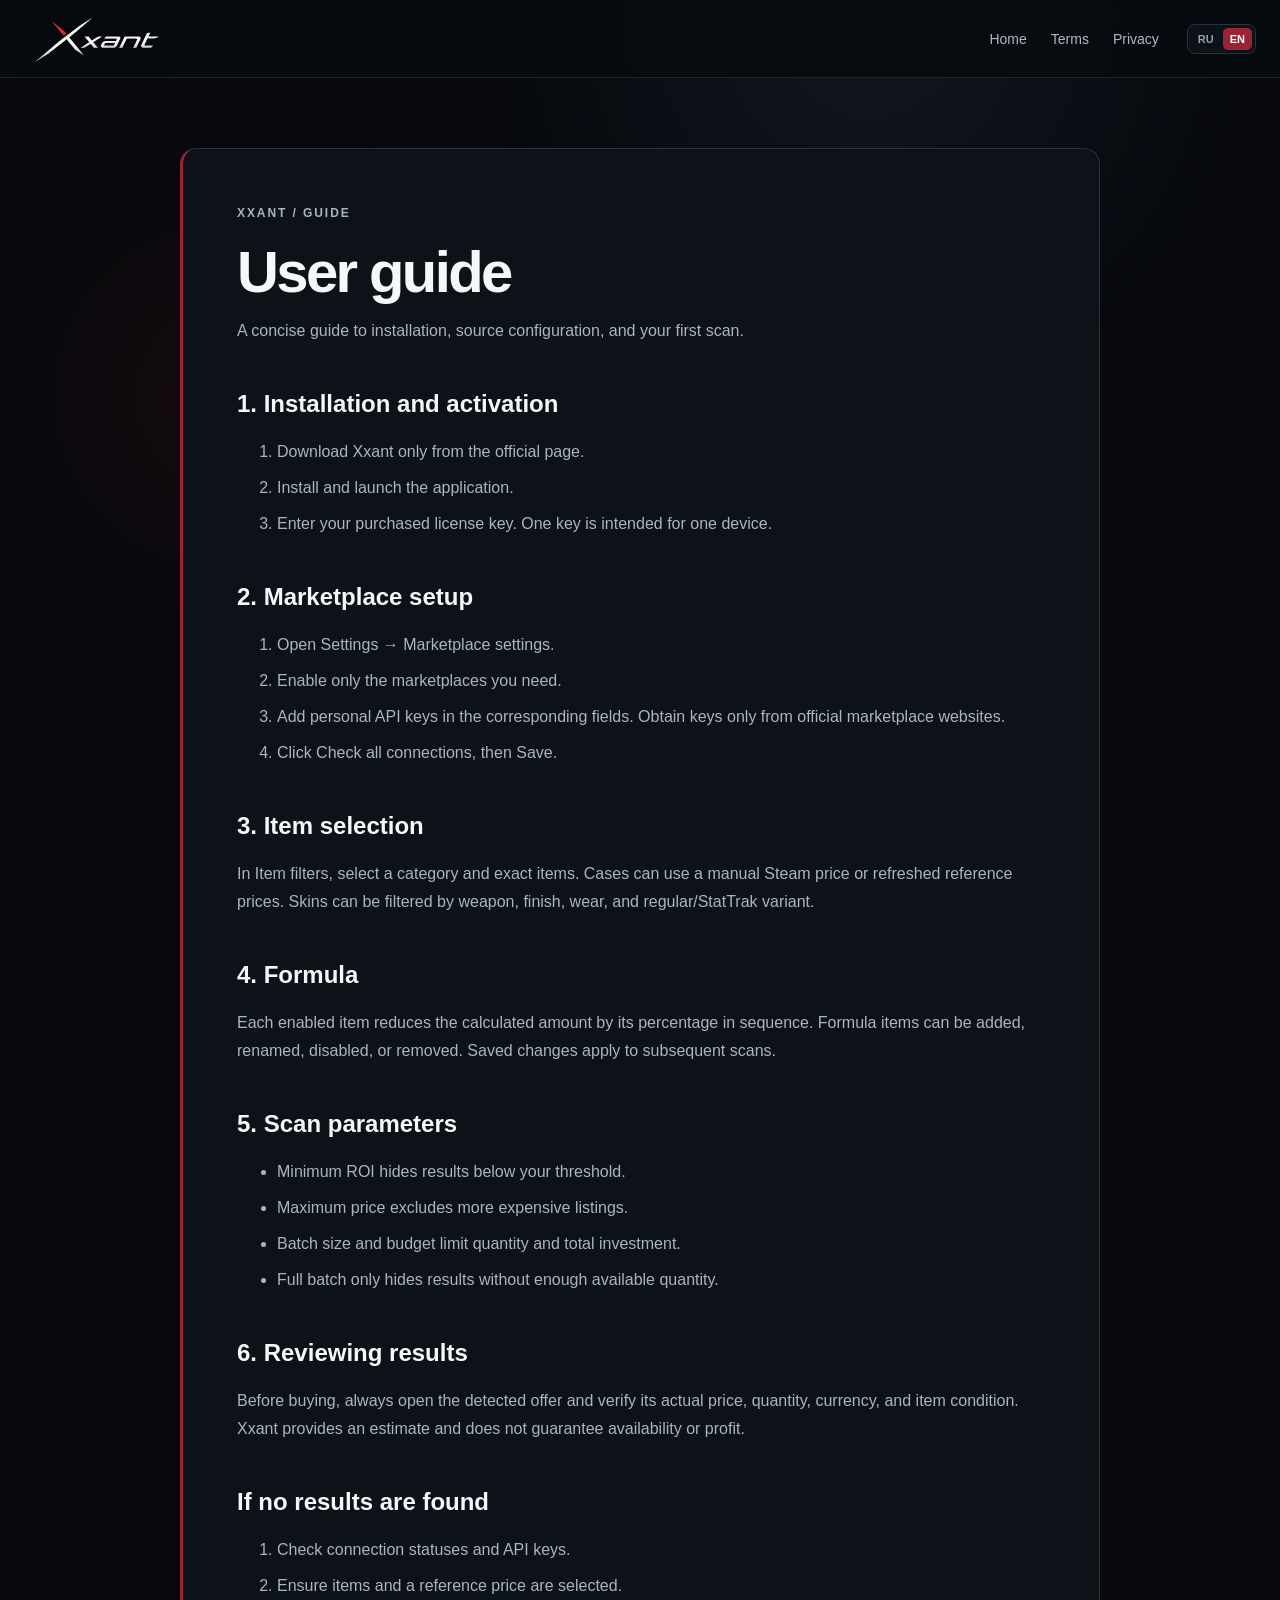
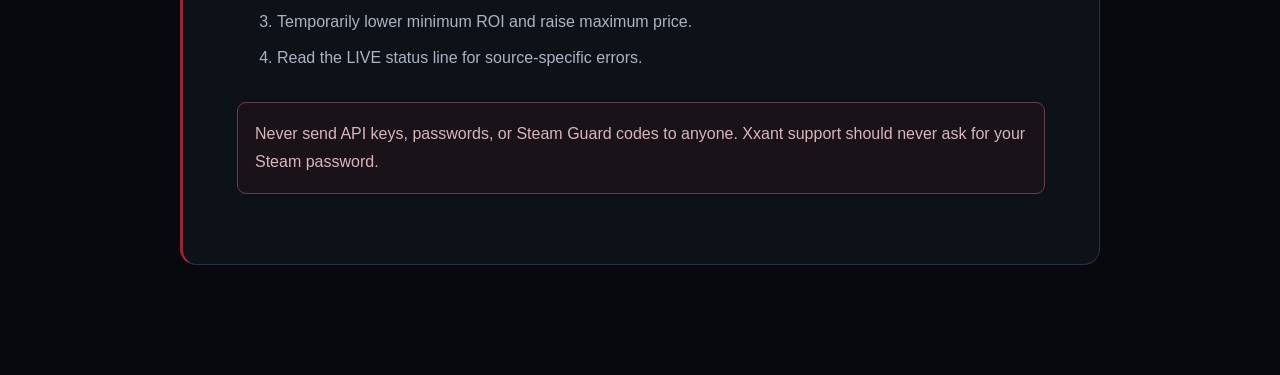
==== guide.html @ 871ef7c9 "Build Xxant product website" ====
<!doctype html>
<html lang="ru" class="document-page">
<head><meta charset="utf-8"><meta name="viewport" content="width=device-width, initial-scale=1"><meta name="theme-color" content="#07090d"><title>Xxant — Руководство</title><link rel="icon" href="site-assets/favicon.png"><link rel="stylesheet" href="styles.css"></head>
<body>
  <header class="site-header"><a class="brand" href="index.html"><img src="site-assets/xxant-logo.png" alt="Xxant"></a><nav class="nav"><a href="index.html" data-ru="Главная" data-en="Home">Главная</a><a href="terms.html" data-ru="Условия" data-en="Terms">Условия</a><a href="privacy.html" data-ru="Конфиденциальность" data-en="Privacy">Конфиденциальность</a></nav><div class="header-actions"><button class="lang-switch" type="button"><span class="active">RU</span><span>EN</span></button></div></header>
  <main><article class="document reveal">
    <p class="eyebrow">XXANT / GUIDE</p><h1 data-ru="Руководство пользователя" data-en="User guide">Руководство пользователя</h1><p data-ru="Краткая инструкция по установке, настройке источников и первому сканированию." data-en="A concise guide to installation, source configuration, and your first scan.">Краткая инструкция по установке, настройке источников и первому сканированию.</p>
    <h2 data-ru="1. Установка и активация" data-en="1. Installation and activation">1. Установка и активация</h2><ol><li data-ru="Скачайте Xxant только с официальной страницы." data-en="Download Xxant only from the official page.">Скачайте Xxant только с официальной страницы.</li><li data-ru="Установите программу и запустите её." data-en="Install and launch the application.">Установите программу и запустите её.</li><li data-ru="Введите приобретённый лицензионный ключ. Один ключ предназначен для одного устройства." data-en="Enter your purchased license key. One key is intended for one device.">Введите приобретённый лицензионный ключ. Один ключ предназначен для одного устройства.</li></ol>
    <h2 data-ru="2. Настройка маркетов" data-en="2. Marketplace setup">2. Настройка маркетов</h2><ol><li data-ru="Откройте Настройки → Настройки маркетов." data-en="Open Settings → Marketplace settings.">Откройте Настройки → Настройки маркетов.</li><li data-ru="Включите только нужные площадки." data-en="Enable only the marketplaces you need.">Включите только нужные площадки.</li><li data-ru="Добавьте личные API-ключи в соответствующие поля. Получайте ключи только на официальных сайтах площадок." data-en="Add personal API keys in the corresponding fields. Obtain keys only from official marketplace websites.">Добавьте личные API-ключи в соответствующие поля. Получайте ключи только на официальных сайтах площадок.</li><li data-ru="Нажмите Проверить все подключения, затем Сохранить." data-en="Click Check all connections, then Save.">Нажмите Проверить все подключения, затем Сохранить.</li></ol>
    <h2 data-ru="3. Выбор предметов" data-en="3. Item selection">3. Выбор предметов</h2><p data-ru="В разделе Фильтр предметов выберите категорию и конкретные позиции. Для кейсов можно указать ручную Steam-цену или обновить reference-цены через доступный источник. Для скинов выбираются оружие, скин, износ и обычный/StatTrak-вариант." data-en="In Item filters, select a category and exact items. Cases can use a manual Steam price or refreshed reference prices. Skins can be filtered by weapon, finish, wear, and regular/StatTrak variant.">В разделе Фильтр предметов выберите категорию и конкретные позиции. Для кейсов можно указать ручную Steam-цену или обновить reference-цены через доступный источник. Для скинов выбираются оружие, скин, износ и обычный/StatTrak-вариант.</p>
    <h2 data-ru="4. Формула" data-en="4. Formula">4. Формула</h2><p data-ru="Каждый включённый пункт последовательно уменьшает расчётную сумму на указанный процент. Пункты можно добавлять, переименовывать, отключать и удалять. После сохранения новая формула используется в следующих сканированиях." data-en="Each enabled item reduces the calculated amount by its percentage in sequence. Formula items can be added, renamed, disabled, or removed. Saved changes apply to subsequent scans.">Каждый включённый пункт последовательно уменьшает расчётную сумму на указанный процент. Пункты можно добавлять, переименовывать, отключать и удалять. После сохранения новая формула используется в следующих сканированиях.</p>
    <h2 data-ru="5. Параметры сканирования" data-en="5. Scan parameters">5. Параметры сканирования</h2><ul><li data-ru="Минимальный ROI скрывает результаты ниже выбранного порога." data-en="Minimum ROI hides results below your threshold.">Минимальный ROI скрывает результаты ниже выбранного порога.</li><li data-ru="Максимальная цена исключает более дорогие предложения." data-en="Maximum price excludes more expensive listings.">Максимальная цена исключает более дорогие предложения.</li><li data-ru="Размер и бюджет партии ограничивают количество и общую сумму покупки." data-en="Batch size and budget limit quantity and total investment.">Размер и бюджет партии ограничивают количество и общую сумму покупки.</li><li data-ru="Только полная партия скрывает результаты, где нужного количества нет." data-en="Full batch only hides results without enough available quantity.">Только полная партия скрывает результаты, где нужного количества нет.</li></ul>
    <h2 data-ru="6. Проверка результата" data-en="6. Reviewing results">6. Проверка результата</h2><p data-ru="Перед покупкой всегда откройте найденный оффер, проверьте фактическую цену, количество, валюту и состояние предмета. Xxant показывает расчётную оценку и не гарантирует наличие или прибыль." data-en="Before buying, always open the detected offer and verify its actual price, quantity, currency, and item condition. Xxant provides an estimate and does not guarantee availability or profit.">Перед покупкой всегда откройте найденный оффер, проверьте фактическую цену, количество, валюту и состояние предмета. Xxant показывает расчётную оценку и не гарантирует наличие или прибыль.</p>
    <h2 data-ru="Если результаты не найдены" data-en="If no results are found">Если результаты не найдены</h2><ol><li data-ru="Проверьте статусы подключений и API-ключи." data-en="Check connection statuses and API keys.">Проверьте статусы подключений и API-ключи.</li><li data-ru="Убедитесь, что выбраны предметы и есть reference-цена." data-en="Ensure items and a reference price are selected.">Убедитесь, что выбраны предметы и есть reference-цена.</li><li data-ru="Временно уменьшите минимальный ROI и увеличьте максимальную цену." data-en="Temporarily lower minimum ROI and raise maximum price.">Временно уменьшите минимальный ROI и увеличьте максимальную цену.</li><li data-ru="Прочитайте строку LIVE: она указывает ошибки конкретных источников." data-en="Read the LIVE status line for source-specific errors.">Прочитайте строку LIVE: она указывает ошибки конкретных источников.</li></ol>
    <p class="notice" data-ru="Никогда не отправляйте API-ключи, пароли или коды Steam Guard другим людям. Поддержка Xxant не должна запрашивать пароль Steam." data-en="Never send API keys, passwords, or Steam Guard codes to anyone. Xxant support should never ask for your Steam password.">Никогда не отправляйте API-ключи, пароли или коды Steam Guard другим людям. Поддержка Xxant не должна запрашивать пароль Steam.</p>
  </article></main><script src="script.js"></script>
</body></html>
---- styles.css ----
:root {
  color-scheme: dark;
  --bg: #07090d;
  --bg-soft: #0b0f15;
  --panel: #0f141c;
  --panel-2: #131a24;
  --line: #273241;
  --line-soft: #18212d;
  --accent: #9a2436;
  --accent-bright: #ed334b;
  --accent-glow: #ed334b40;
  --green: #59ef9a;
  --text: #f5f7fa;
  --muted: #91a1b5;
  --blue-muted: #7187a1;
  --max: 1240px;
  --radius: 16px;
  font-family: Inter, "Segoe UI", Arial, sans-serif;
}

* { box-sizing: border-box; }
html { scroll-behavior: smooth; }
body { margin: 0; overflow-x: hidden; background: var(--bg); color: var(--text); }
body::before { content: ""; position: fixed; inset: 0; pointer-events: none; background: radial-gradient(circle at 68% 3%, #26354b55, transparent 31%), radial-gradient(circle at 18% 44%, #7a152220, transparent 25%); z-index: -2; }
.noise { position: fixed; inset: 0; z-index: -1; opacity: .05; pointer-events: none; background-image: url("data:image/svg+xml,%3Csvg viewBox='0 0 120 120' xmlns='http://www.w3.org/2000/svg'%3E%3Cfilter id='n'%3E%3CfeTurbulence type='fractalNoise' baseFrequency='.9' numOctaves='2' stitchTiles='stitch'/%3E%3C/filter%3E%3Crect width='100%25' height='100%25' filter='url(%23n)' opacity='.55'/%3E%3C/svg%3E"); }
a { color: inherit; text-decoration: none; }
button, input { font: inherit; }
img { max-width: 100%; display: block; }

.site-header { position: sticky; top: 0; z-index: 50; width: 100%; min-height: 78px; display: flex; align-items: center; gap: 28px; padding: 10px max(24px, calc((100vw - var(--max)) / 2)); border-bottom: 1px solid #273140b8; background: #080b10e8; backdrop-filter: blur(18px); }
.brand { width: 142px; flex: 0 0 auto; }
.brand img { width: 100%; height: 55px; object-fit: contain; filter: drop-shadow(0 0 16px #000); }
.nav { display: flex; align-items: center; gap: 24px; margin-left: auto; }
.nav a { color: #aeb9c7; font-size: 14px; transition: color .2s ease; }
.nav a:hover { color: #fff; }
.header-actions { display: flex; align-items: center; gap: 12px; }
.lang-switch { display: flex; gap: 2px; padding: 3px; border: 1px solid var(--line); border-radius: 8px; background: #0d1219; color: var(--muted); cursor: pointer; }
.lang-switch span { padding: 5px 7px; border-radius: 5px; font-size: 11px; font-weight: 800; }
.lang-switch .active { color: #fff; background: var(--accent); }
.nav-toggle { display: none; margin-left: auto; color: #fff; background: none; border: 0; font-size: 24px; }

.section { width: min(var(--max), calc(100% - 48px)); margin: 0 auto; padding: 110px 0; }
.hero { min-height: calc(100vh - 78px); display: grid; grid-template-columns: .9fr 1.1fr; align-items: center; gap: 64px; padding-top: 70px; }
.eyebrow { margin: 0 0 18px; color: #a9bad0; font-size: 12px; font-weight: 800; letter-spacing: .16em; text-transform: uppercase; }
.pulse { display: inline-block; width: 7px; height: 7px; margin-right: 9px; border-radius: 50%; background: var(--green); box-shadow: 0 0 14px var(--green); }
h1 { max-width: 770px; margin: 0; font-size: clamp(42px, 5.3vw, 76px); line-height: 1.02; letter-spacing: -.045em; text-wrap: balance; }
.hero-lead { max-width: 690px; margin: 28px 0 0; color: #aab6c4; font-size: clamp(16px, 1.5vw, 19px); line-height: 1.7; }
.hero-actions { display: flex; flex-wrap: wrap; gap: 12px; margin-top: 34px; }
.button { display: inline-flex; justify-content: center; align-items: center; min-height: 48px; padding: 0 22px; border: 1px solid transparent; border-radius: 9px; font-weight: 750; font-size: 14px; cursor: pointer; transition: transform .18s ease, border-color .18s ease, background .18s ease; }
.button:hover { transform: translateY(-2px); }
.button:disabled { cursor: not-allowed; opacity: .55; transform: none; }
.button-primary { background: linear-gradient(135deg, #a62439, #721827); border-color: #c23a50; box-shadow: 0 12px 32px #79172845; }
.button-primary:hover { background: linear-gradient(135deg, #bb2c43, #812033); }
.button-ghost, .button-outline { background: #111720cc; border-color: #3b4655; }
.button-ghost:hover, .button-outline:hover { border-color: #7b3342; background: #171e28; }
.button-small { min-height: 38px; padding: 0 15px; font-size: 12px; }
.hero-notes { display: flex; flex-wrap: wrap; gap: 8px 20px; margin-top: 34px; color: var(--blue-muted); font-size: 12px; }
.hero-notes span::before { content: "✓"; margin-right: 7px; color: var(--green); }
.hero-visual { position: relative; min-width: 0; }
.terminal-glow { position: absolute; inset: 10% 5%; border-radius: 50%; background: #a51c3352; filter: blur(80px); }
.app-window { position: relative; overflow: hidden; border: 1px solid #354150; border-radius: 15px; background: #0c1016; box-shadow: 0 45px 110px #000c; transform: perspective(1300px) rotateY(-5deg) rotateX(2deg); }
.window-bar { height: 34px; display: flex; align-items: center; gap: 6px; padding: 0 12px; border-bottom: 1px solid var(--line); background: #111720; }
.window-bar span { width: 8px; height: 8px; border-radius: 50%; background: #465160; }
.window-bar span:first-child { background: var(--accent-bright); }
.window-bar b { margin-left: auto; color: #708095; font-size: 9px; letter-spacing: .14em; }
.app-window img { width: 100%; min-height: 380px; object-fit: cover; object-position: top left; }
.float-card { position: absolute; z-index: 2; min-width: 150px; display: grid; gap: 4px; padding: 15px 17px; border: 1px solid #3a4655; border-left: 3px solid var(--accent-bright); border-radius: 10px; background: #0c1118ee; box-shadow: 0 15px 45px #000b; backdrop-filter: blur(12px); }
.float-card small { color: #74869d; font-size: 9px; font-weight: 800; letter-spacing: .14em; }
.float-card strong { color: var(--green); font-size: 20px; }
.float-card span { color: #9aa8b9; font-size: 10px; }
.float-card-top { top: 10%; right: -24px; }
.float-card-bottom { left: -30px; bottom: 8%; }

.proof-strip { width: min(var(--max), calc(100% - 48px)); margin: 0 auto; display: grid; grid-template-columns: repeat(4, 1fr); border: 1px solid var(--line); border-radius: var(--radius); background: #0c1118c9; box-shadow: 0 20px 60px #0005; }
.proof-strip div { min-height: 100px; display: flex; flex-direction: column; justify-content: center; gap: 7px; padding: 22px; border-right: 1px solid var(--line-soft); }
.proof-strip div:last-child { border-right: 0; }
.proof-strip strong { font-size: 14px; }
.proof-strip span { color: var(--muted); font-size: 12px; line-height: 1.5; }

.section-heading { max-width: 720px; margin-bottom: 48px; }
.section-heading h2, .security h2, .access h2 { margin: 0; font-size: clamp(32px, 4vw, 54px); line-height: 1.08; letter-spacing: -.035em; }
.section-heading > p:last-child, .security-copy > p, .access-panel > div > p:last-child { color: var(--muted); font-size: 16px; line-height: 1.7; }
.feature-grid { display: grid; grid-template-columns: repeat(3, 1fr); gap: 14px; }
.feature-card { min-height: 245px; padding: 26px; border: 1px solid var(--line); border-radius: 13px; background: linear-gradient(145deg, #111721, #0b0f15); transition: transform .22s ease, border-color .22s ease; }
.feature-card:hover { transform: translateY(-5px); border-color: #803140; }
.feature-index { display: inline-grid; place-items: center; width: 38px; height: 28px; border: 1px solid #69303b; border-radius: 6px; color: #e75a6e; background: #48141d55; font: 800 11px/1 monospace; }
.feature-card h3 { margin: 32px 0 12px; font-size: 19px; }
.feature-card p { margin: 0; color: var(--muted); font-size: 14px; line-height: 1.65; }

.workflow { border-top: 1px solid var(--line-soft); border-bottom: 1px solid var(--line-soft); }
.steps { display: grid; gap: 12px; }
.step { display: grid; grid-template-columns: 90px 1fr; gap: 26px; align-items: center; padding: 25px; border: 1px solid var(--line); border-radius: 13px; background: #0e131b; }
.step-number { display: grid; place-items: center; width: 68px; height: 68px; border: 1px solid #73303c; border-radius: 50%; color: #fff; background: radial-gradient(circle, #861f31, #371018); font-size: 22px; font-weight: 900; }
.step h3 { margin: 0 0 8px; font-size: 20px; }
.step p { margin: 0; color: var(--muted); line-height: 1.6; }

.gallery { display: grid; grid-template-columns: repeat(2, 1fr); gap: 16px; }
.shot { position: relative; min-width: 0; overflow: hidden; padding: 0; border: 1px solid var(--line); border-radius: 13px; background: #0e131a; color: #fff; cursor: zoom-in; text-align: left; box-shadow: 0 15px 45px #0005; }
.shot-wide { grid-column: 1 / -1; }
.shot img { width: 100%; aspect-ratio: 16 / 9; object-fit: cover; object-position: top; transition: transform .35s ease, filter .35s ease; }
.shot:hover img { transform: scale(1.015); filter: brightness(1.08); }
.shot span { position: absolute; left: 18px; bottom: 16px; padding: 8px 11px; border: 1px solid #4b5663; border-radius: 7px; background: #080b10dd; font-size: 12px; font-weight: 700; backdrop-filter: blur(10px); }

.markets { text-align: center; }
.markets .section-heading { margin-inline: auto; }
.market-cloud { display: flex; flex-wrap: wrap; justify-content: center; gap: 10px; }
.market-cloud span { padding: 13px 19px; border: 1px solid var(--line); border-radius: 9px; background: #0d1219; color: #d8dee8; font-size: 14px; transition: border-color .2s ease, color .2s ease; }
.market-cloud span:hover { color: #fff; border-color: #863342; }

.security { display: grid; grid-template-columns: 1fr 1fr; gap: 70px; align-items: center; padding-inline: 50px; border: 1px solid var(--line); border-left: 4px solid var(--accent); border-radius: var(--radius); background: linear-gradient(135deg, #121923, #090d12); }
.security-copy > p { margin: 24px 0; }
.text-link { color: #ed6377; font-weight: 700; }
.security-list { display: grid; gap: 10px; }
.security-list div { display: grid; grid-template-columns: 50px 1fr; align-items: center; min-height: 65px; padding: 10px 16px; border: 1px solid var(--line); border-radius: 10px; background: #0b1016; }
.security-list b { color: #d64a5f; font-family: monospace; }
.security-list span { color: #c4ceda; font-size: 14px; }

.access-panel { display: grid; grid-template-columns: 1.5fr .75fr; gap: 50px; align-items: center; padding: 45px; border: 1px solid #66303a; border-radius: 18px; background: radial-gradient(circle at 90% 0, #89213a38, transparent 42%), #10151d; box-shadow: 0 30px 80px #0006; }
.access-card { display: grid; gap: 11px; padding: 24px; border: 1px solid #3c4653; border-radius: 13px; background: #090d12; }
.access-card > span, .access-card small { color: var(--muted); }
.access-card strong { font-size: 24px; }
.access-card .button { margin-top: 8px; }

.faq-list { border-top: 1px solid var(--line); }
.faq details { border-bottom: 1px solid var(--line); }
.faq summary { position: relative; padding: 23px 50px 23px 4px; cursor: pointer; list-style: none; font-size: 17px; font-weight: 700; }
.faq summary::-webkit-details-marker { display: none; }
.faq summary::after { content: "+"; position: absolute; right: 8px; top: 18px; color: #e04f64; font-size: 26px; font-weight: 400; }
.faq details[open] summary::after { content: "−"; }
.faq details p { max-width: 820px; margin: -4px 0 23px; color: var(--muted); line-height: 1.7; }

footer { width: min(var(--max), calc(100% - 48px)); margin: 0 auto; display: grid; grid-template-columns: 1fr auto; gap: 25px 50px; padding: 55px 0 35px; border-top: 1px solid var(--line); }
.footer-brand img { width: 135px; }
.footer-brand p { color: var(--muted); font-size: 13px; }
.footer-links { display: flex; flex-wrap: wrap; gap: 22px; align-items: start; color: #b6c0cd; font-size: 13px; }
.footer-links a:hover { color: #fff; }
.legal { grid-column: 1 / -1; max-width: 1000px; margin: 0; color: #657589; font-size: 11px; line-height: 1.6; }
.copyright { color: #526174; font-size: 11px; }

.image-modal { width: min(94vw, 1600px); max-width: none; padding: 8px; border: 1px solid #4b5664; border-radius: 13px; background: #080b10; box-shadow: 0 30px 100px #000; }
.image-modal::backdrop { background: #010204dc; backdrop-filter: blur(8px); }
.image-modal img { width: 100%; max-height: 88vh; object-fit: contain; }
.image-modal button { position: absolute; top: 15px; right: 16px; z-index: 2; width: 42px; height: 42px; border: 1px solid #586270; border-radius: 50%; background: #080b10dc; color: #fff; font-size: 25px; cursor: pointer; }

.reveal { opacity: 0; transform: translateY(18px); transition: opacity .6s ease, transform .6s ease; }
.reveal.visible { opacity: 1; transform: none; }

.document-page main { width: min(920px, calc(100% - 40px)); margin: 0 auto; padding: 70px 0 110px; }
.document { padding: clamp(24px, 5vw, 54px); border: 1px solid var(--line); border-left: 3px solid var(--accent); border-radius: var(--radius); background: #0d1219; }
.document h1 { font-size: clamp(34px, 5vw, 58px); }
.document h2 { margin-top: 45px; font-size: 24px; }
.document h3 { margin-top: 28px; }
.document p, .document li { color: #aab5c2; line-height: 1.75; }
.document li + li { margin-top: 8px; }
.document .notice { margin-top: 30px; padding: 17px; border: 1px solid #65404a; border-radius: 9px; background: #35131a55; color: #d8b6bc; }
.document .updated { color: #718198; font-size: 12px; }
.doc-nav { display: flex; gap: 12px; margin-bottom: 24px; }

@media (max-width: 1000px) {
  .nav-toggle { display: block; }
  .nav { position: absolute; top: 77px; left: 18px; right: 18px; display: none; flex-direction: column; align-items: stretch; gap: 0; padding: 10px; border: 1px solid var(--line); border-radius: 12px; background: #0b1017fa; box-shadow: 0 25px 70px #000a; }
  .nav.open { display: flex; }
  .nav a { padding: 13px; }
  .header-actions .button { display: none; }
  .hero { grid-template-columns: 1fr; padding-top: 80px; }
  .hero-copy { max-width: 800px; }
  .hero-visual { width: min(900px, 100%); margin: 0 auto; }
  .proof-strip { grid-template-columns: repeat(2, 1fr); }
  .proof-strip div:nth-child(2) { border-right: 0; }
  .proof-strip div:nth-child(-n+2) { border-bottom: 1px solid var(--line-soft); }
  .feature-grid { grid-template-columns: repeat(2, 1fr); }
  .security { grid-template-columns: 1fr; gap: 35px; }
}

@media (max-width: 680px) {
  .site-header { min-height: 68px; padding-inline: 18px; }
  .brand { width: 112px; }
  .brand img { height: 46px; }
  .nav { top: 67px; }
  .section { width: min(100% - 30px, var(--max)); padding: 78px 0; }
  .hero { min-height: auto; gap: 52px; }
  h1 { font-size: clamp(38px, 11vw, 54px); }
  .app-window { transform: none; }
  .app-window img { min-height: 250px; }
  .float-card { display: none; }
  .proof-strip { width: calc(100% - 30px); grid-template-columns: 1fr; }
  .proof-strip div, .proof-strip div:nth-child(2) { border-right: 0; border-bottom: 1px solid var(--line-soft); }
  .proof-strip div:last-child { border-bottom: 0; }
  .feature-grid, .gallery { grid-template-columns: 1fr; }
  .shot-wide { grid-column: auto; }
  .feature-card { min-height: 220px; }
  .step { grid-template-columns: 55px 1fr; gap: 15px; padding: 18px; }
  .step-number { width: 48px; height: 48px; }
  .security { padding-inline: 23px; }
  .access-panel { grid-template-columns: 1fr; padding: 26px; }
  footer { width: calc(100% - 30px); grid-template-columns: 1fr; }
  .legal { grid-column: auto; }
}

@media (prefers-reduced-motion: reduce) {
  html { scroll-behavior: auto; }
  *, *::before, *::after { animation: none !important; transition-duration: .01ms !important; }
  .reveal { opacity: 1; transform: none; }
}
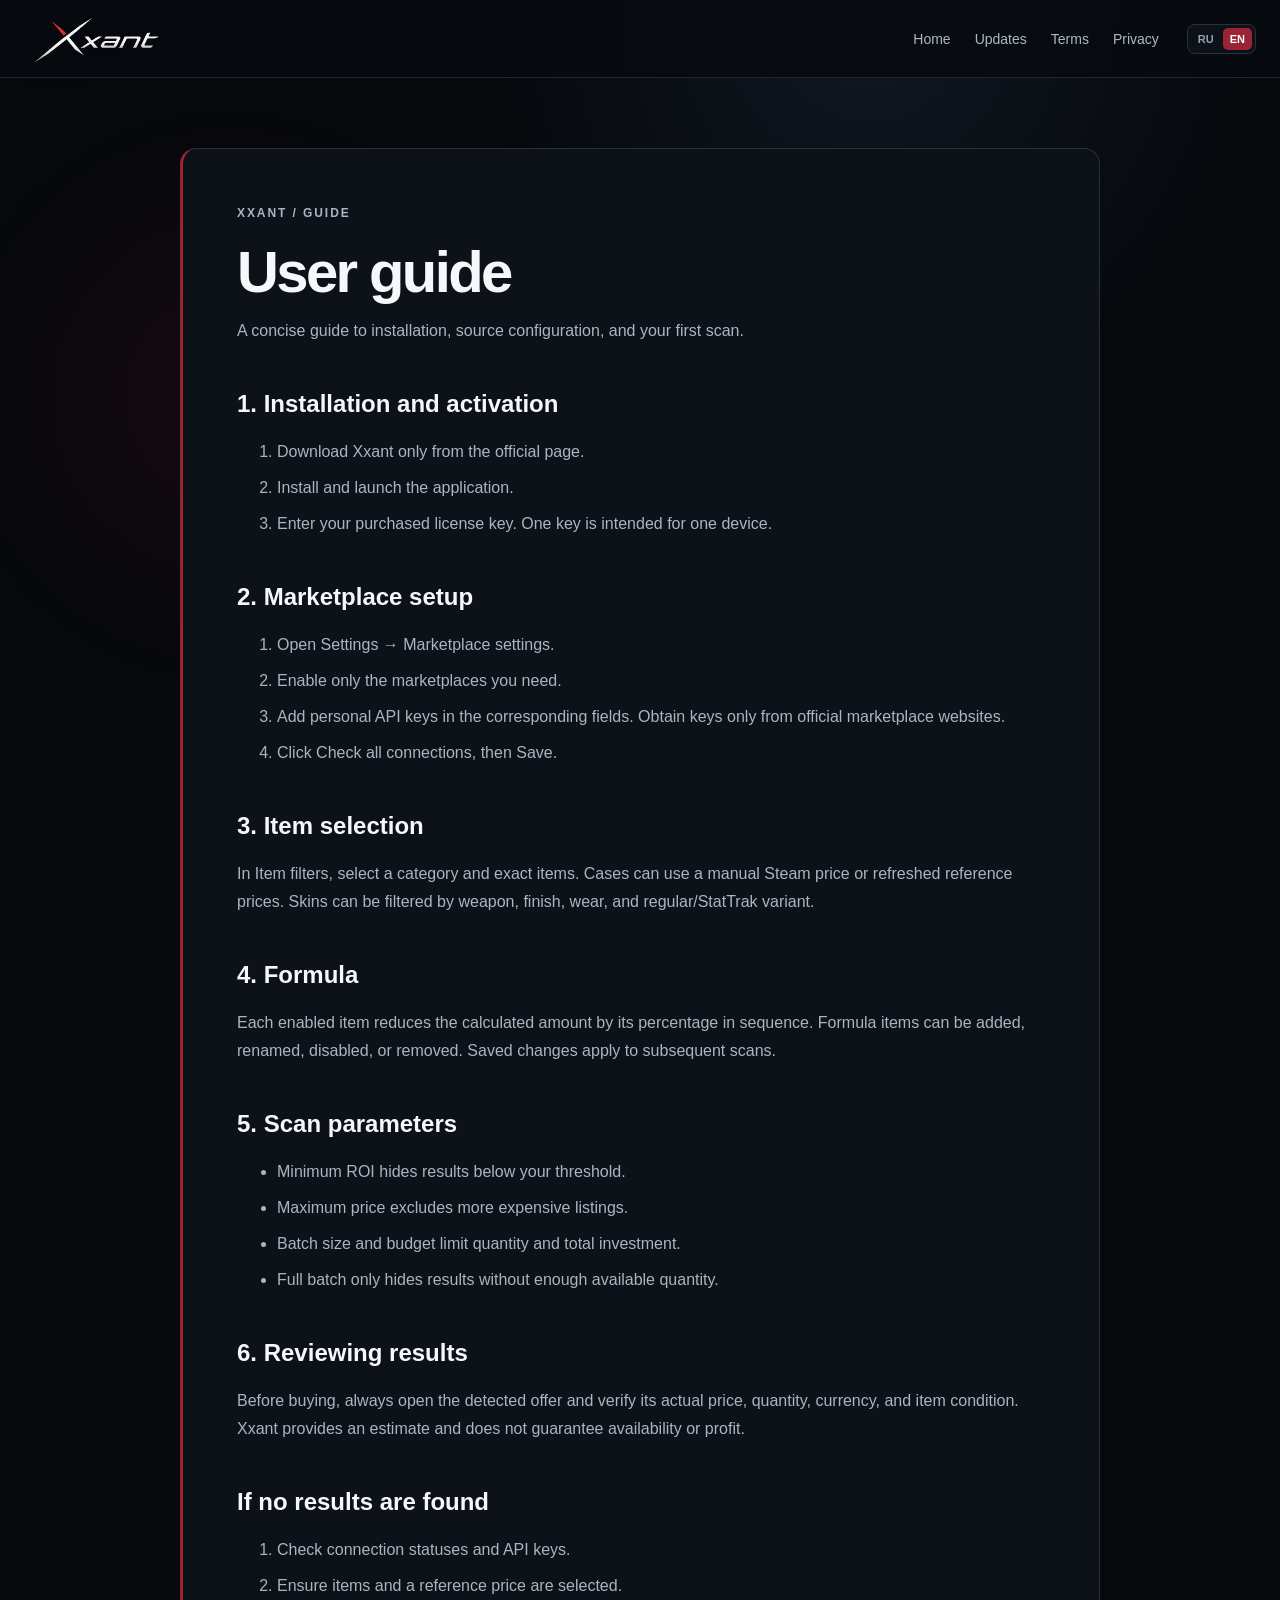
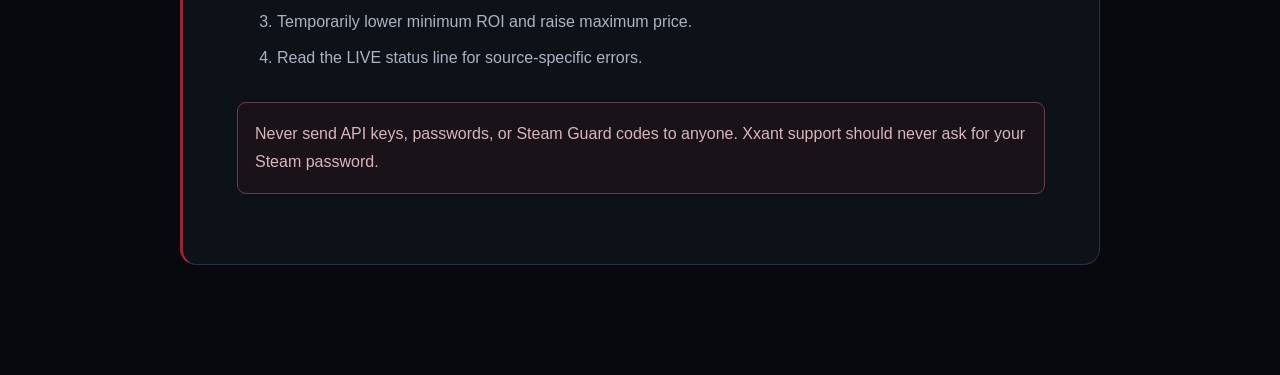
==== commit 7f6ec372: "Release Xxant 0.50 update center" ====
--- a/guide.html
+++ b/guide.html
@@ -1,8 +1,8 @@
 <!doctype html>
 <html lang="ru" class="document-page">
-<head><meta charset="utf-8"><meta name="viewport" content="width=device-width, initial-scale=1"><meta name="theme-color" content="#07090d"><title>Xxant — Руководство</title><link rel="icon" href="site-assets/favicon.png"><link rel="stylesheet" href="styles.css"></head>
-<body>
-  <header class="site-header"><a class="brand" href="index.html"><img src="site-assets/xxant-logo.png" alt="Xxant"></a><nav class="nav"><a href="index.html" data-ru="Главная" data-en="Home">Главная</a><a href="terms.html" data-ru="Условия" data-en="Terms">Условия</a><a href="privacy.html" data-ru="Конфиденциальность" data-en="Privacy">Конфиденциальность</a></nav><div class="header-actions"><button class="lang-switch" type="button"><span class="active">RU</span><span>EN</span></button></div></header>
+<head><meta charset="utf-8"><meta name="viewport" content="width=device-width, initial-scale=1"><meta name="description" content="Руководство по установке, активации и настройке Xxant Scanner."><meta name="robots" content="index, follow"><meta name="theme-color" content="#07090d"><link rel="canonical" href="https://xxantscanner.com/guide.html"><title>Руководство Xxant Scanner</title><link rel="icon" href="site-assets/favicon.png"><link rel="stylesheet" href="styles.css"></head>
+<body data-title-ru="Руководство Xxant Scanner" data-title-en="Xxant Scanner guide">
+  <header class="site-header"><a class="brand" href="index.html"><img src="site-assets/xxant-logo.png" alt="Xxant"></a><nav class="nav"><a href="index.html" data-ru="Главная" data-en="Home">Главная</a><a href="updates.html" data-ru="Обновления" data-en="Updates">Обновления</a><a href="terms.html" data-ru="Условия" data-en="Terms">Условия</a><a href="privacy.html" data-ru="Конфиденциальность" data-en="Privacy">Конфиденциальность</a></nav><div class="header-actions"><button class="lang-switch" type="button"><span class="active">RU</span><span>EN</span></button></div></header>
   <main><article class="document reveal">
     <p class="eyebrow">XXANT / GUIDE</p><h1 data-ru="Руководство пользователя" data-en="User guide">Руководство пользователя</h1><p data-ru="Краткая инструкция по установке, настройке источников и первому сканированию." data-en="A concise guide to installation, source configuration, and your first scan.">Краткая инструкция по установке, настройке источников и первому сканированию.</p>
     <h2 data-ru="1. Установка и активация" data-en="1. Installation and activation">1. Установка и активация</h2><ol><li data-ru="Скачайте Xxant только с официальной страницы." data-en="Download Xxant only from the official page.">Скачайте Xxant только с официальной страницы.</li><li data-ru="Установите программу и запустите её." data-en="Install and launch the application.">Установите программу и запустите её.</li><li data-ru="Введите приобретённый лицензионный ключ. Один ключ предназначен для одного устройства." data-en="Enter your purchased license key. One key is intended for one device.">Введите приобретённый лицензионный ключ. Один ключ предназначен для одного устройства.</li></ol>
--- a/styles.css
+++ b/styles.css
@@ -156,6 +156,22 @@
 .document .updated { color: #718198; font-size: 12px; }
 .doc-nav { display: flex; gap: 12px; margin-bottom: 24px; }
 
+.updates-page main { width: min(980px, calc(100% - 40px)); margin: 0 auto; padding: 70px 0 110px; }
+.updates-intro { margin-bottom: 32px; padding: clamp(25px, 5vw, 52px); border: 1px solid var(--line); border-left: 3px solid var(--accent-bright); border-radius: var(--radius); background: radial-gradient(circle at 90% 0, #8e233a33, transparent 45%), #0d1219; }
+.updates-intro h1 { font-size: clamp(38px, 6vw, 66px); }
+.updates-intro > p:not(.eyebrow) { max-width: 720px; color: var(--muted); line-height: 1.7; }
+.release-list { display: grid; gap: 15px; }
+.release-card { display: grid; grid-template-columns: 165px 1fr; gap: 26px; padding: 28px; border: 1px solid var(--line); border-radius: 14px; background: linear-gradient(145deg, #111721, #0b0f15); }
+.release-card.latest { border-color: #74313e; box-shadow: 0 18px 55px #0005; }
+.release-meta { display: flex; flex-direction: column; gap: 8px; }
+.release-meta strong { font-size: 18px; }
+.release-meta time { color: var(--blue-muted); font-size: 12px; }
+.release-badge { width: fit-content; padding: 5px 8px; border: 1px solid #316346; border-radius: 999px; color: var(--green); background: #102218; font-size: 10px; font-weight: 800; letter-spacing: .08em; }
+.release-copy h2 { margin: 0 0 14px; font-size: 24px; }
+.release-copy ul { margin: 0; padding-left: 19px; color: #aab5c2; line-height: 1.65; }
+.release-copy li + li { margin-top: 7px; }
+.updates-download { display: flex; flex-wrap: wrap; gap: 12px; margin-top: 34px; }
+
 @media (max-width: 1000px) {
   .nav-toggle { display: block; }
   .nav { position: absolute; top: 77px; left: 18px; right: 18px; display: none; flex-direction: column; align-items: stretch; gap: 0; padding: 10px; border: 1px solid var(--line); border-radius: 12px; background: #0b1017fa; box-shadow: 0 25px 70px #000a; }
@@ -195,6 +211,7 @@
   .access-panel { grid-template-columns: 1fr; padding: 26px; }
   footer { width: calc(100% - 30px); grid-template-columns: 1fr; }
   .legal { grid-column: auto; }
+  .release-card { grid-template-columns: 1fr; gap: 18px; padding: 22px; }
 }
 
 @media (prefers-reduced-motion: reduce) {
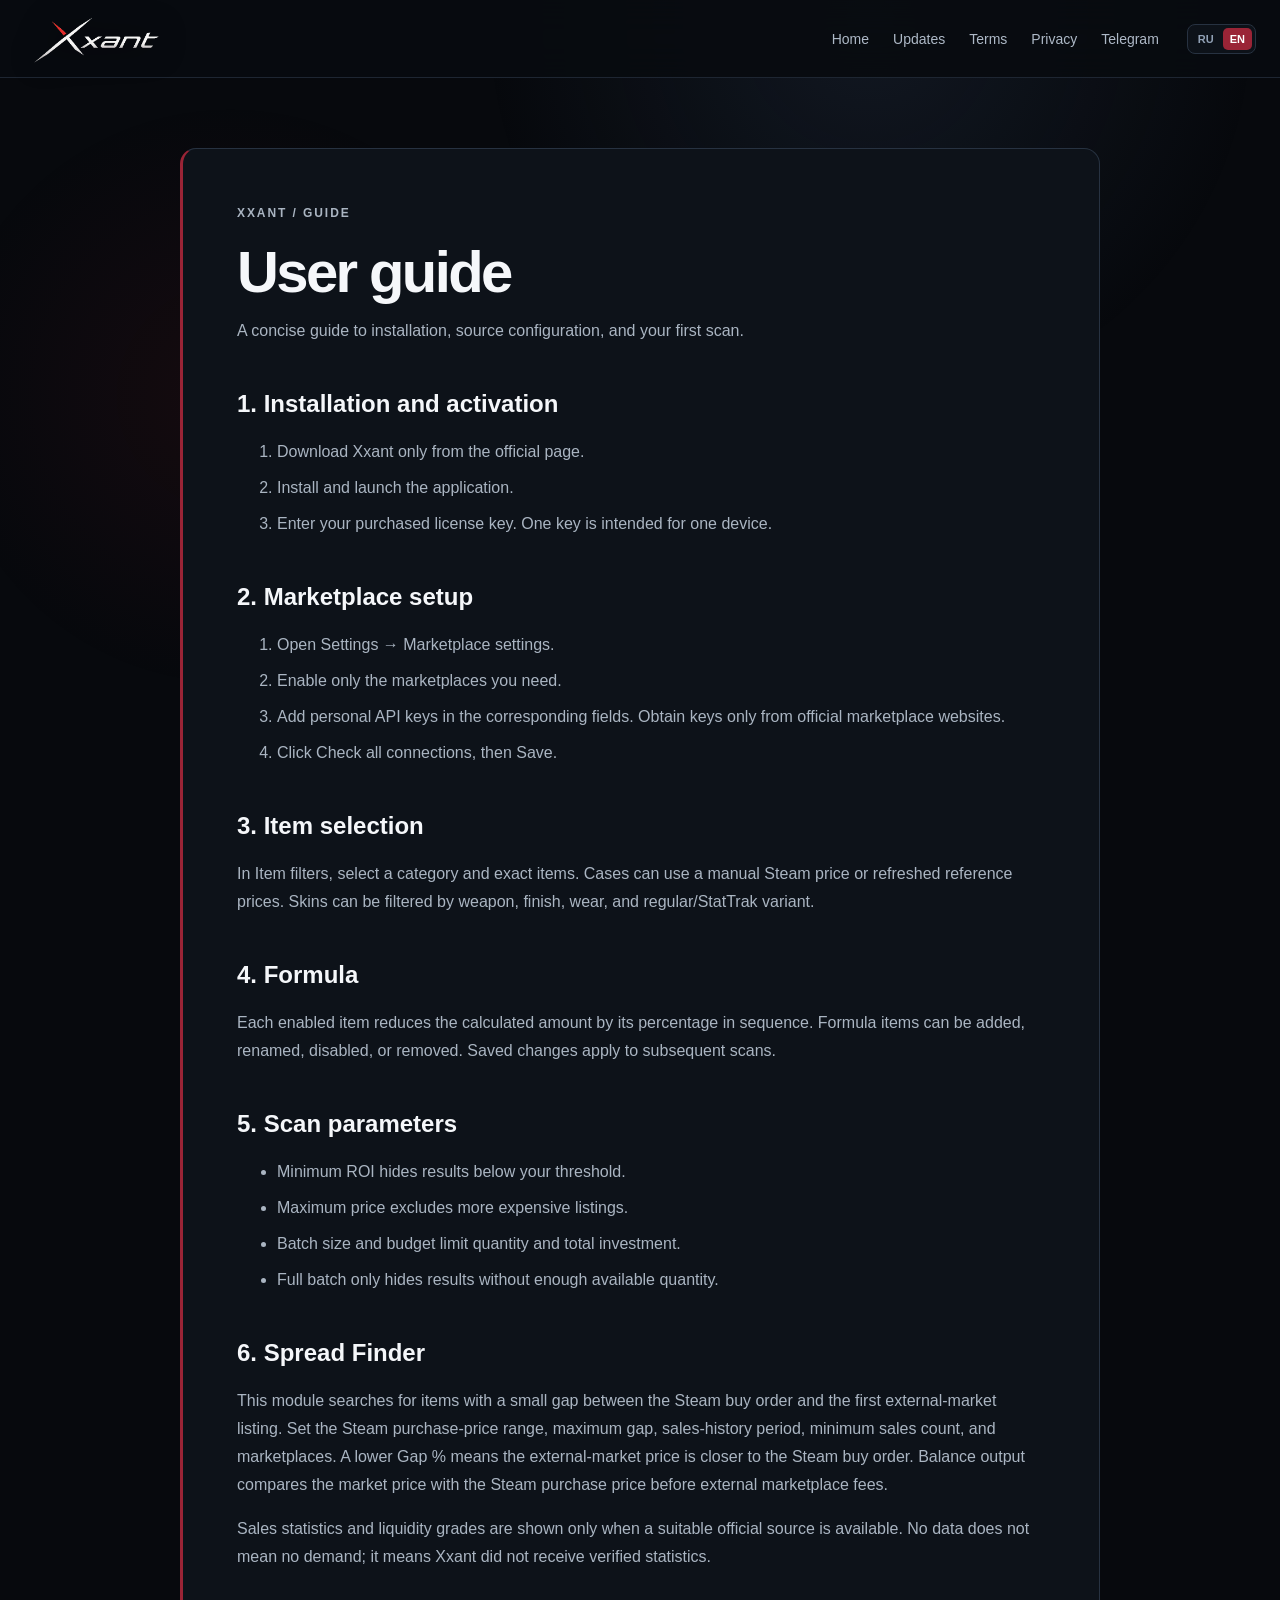
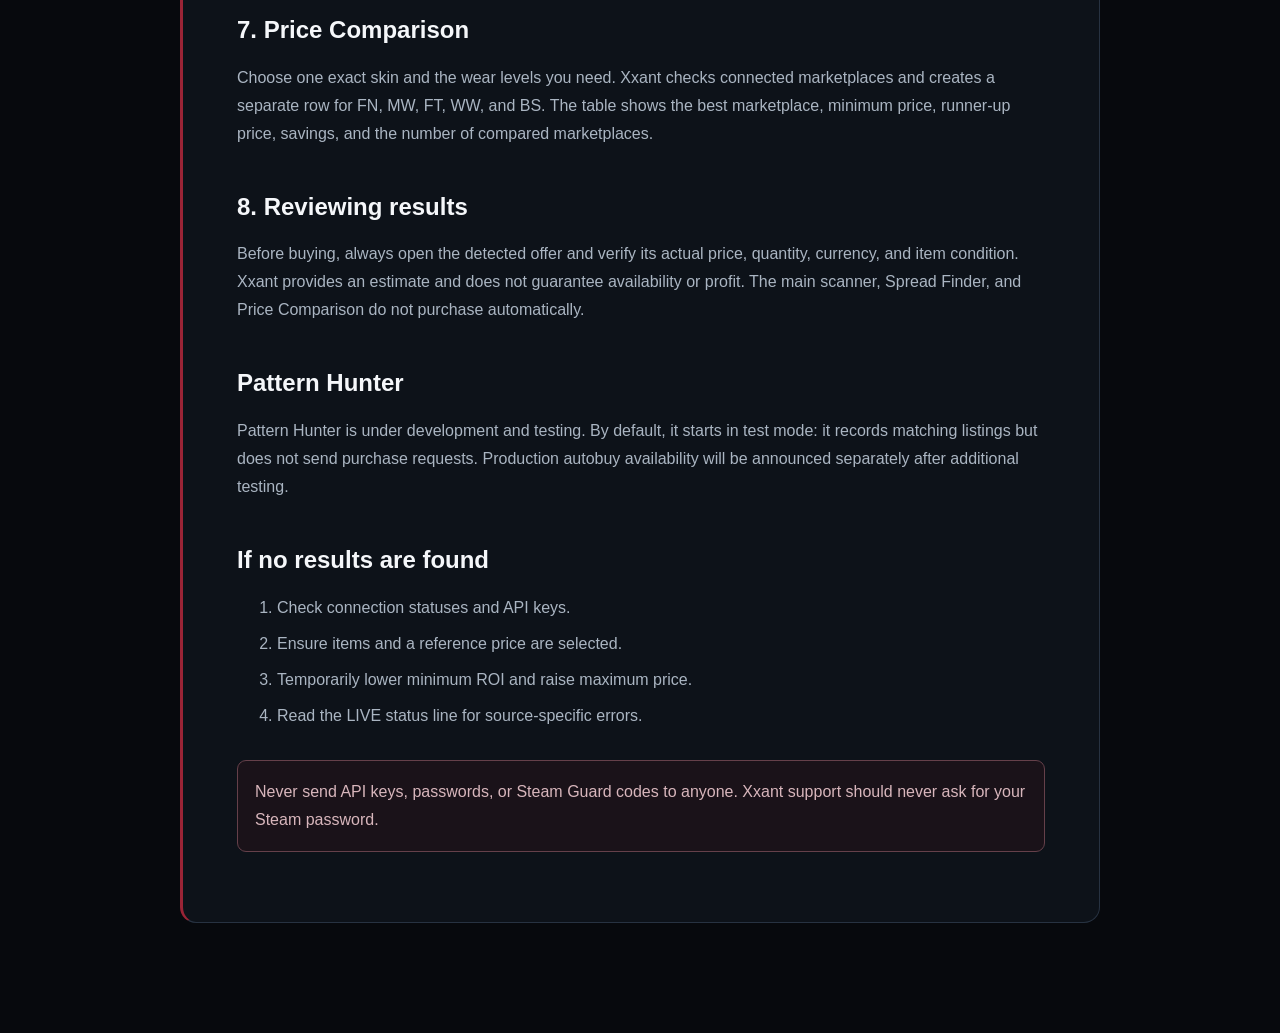
==== commit 846d51b2: "Publish Xxant 0.61 site refresh" ====
--- a/guide.html
+++ b/guide.html
@@ -2,7 +2,7 @@
 <html lang="ru" class="document-page">
 <head><meta charset="utf-8"><meta name="viewport" content="width=device-width, initial-scale=1"><meta name="description" content="Руководство по установке, активации и настройке Xxant Scanner."><meta name="robots" content="index, follow"><meta name="theme-color" content="#07090d"><link rel="canonical" href="https://xxantscanner.com/guide.html"><title>Руководство Xxant Scanner</title><link rel="icon" href="site-assets/favicon.png"><link rel="stylesheet" href="styles.css"></head>
 <body data-title-ru="Руководство Xxant Scanner" data-title-en="Xxant Scanner guide">
-  <header class="site-header"><a class="brand" href="index.html"><img src="site-assets/xxant-logo.png" alt="Xxant"></a><nav class="nav"><a href="index.html" data-ru="Главная" data-en="Home">Главная</a><a href="updates.html" data-ru="Обновления" data-en="Updates">Обновления</a><a href="terms.html" data-ru="Условия" data-en="Terms">Условия</a><a href="privacy.html" data-ru="Конфиденциальность" data-en="Privacy">Конфиденциальность</a></nav><div class="header-actions"><button class="lang-switch" type="button"><span class="active">RU</span><span>EN</span></button></div></header>
+  <header class="site-header"><a class="brand" href="index.html"><img src="site-assets/xxant-logo.png" alt="Xxant"></a><nav class="nav"><a href="index.html" data-ru="Главная" data-en="Home">Главная</a><a href="updates.html" data-ru="Обновления" data-en="Updates">Обновления</a><a href="terms.html" data-ru="Условия" data-en="Terms">Условия</a><a href="privacy.html" data-ru="Конфиденциальность" data-en="Privacy">Конфиденциальность</a><a href="https://t.me/XxantScanner" target="_blank" rel="noopener noreferrer">Telegram</a></nav><div class="header-actions"><button class="lang-switch" type="button"><span class="active">RU</span><span>EN</span></button></div></header>
   <main><article class="document reveal">
     <p class="eyebrow">XXANT / GUIDE</p><h1 data-ru="Руководство пользователя" data-en="User guide">Руководство пользователя</h1><p data-ru="Краткая инструкция по установке, настройке источников и первому сканированию." data-en="A concise guide to installation, source configuration, and your first scan.">Краткая инструкция по установке, настройке источников и первому сканированию.</p>
     <h2 data-ru="1. Установка и активация" data-en="1. Installation and activation">1. Установка и активация</h2><ol><li data-ru="Скачайте Xxant только с официальной страницы." data-en="Download Xxant only from the official page.">Скачайте Xxant только с официальной страницы.</li><li data-ru="Установите программу и запустите её." data-en="Install and launch the application.">Установите программу и запустите её.</li><li data-ru="Введите приобретённый лицензионный ключ. Один ключ предназначен для одного устройства." data-en="Enter your purchased license key. One key is intended for one device.">Введите приобретённый лицензионный ключ. Один ключ предназначен для одного устройства.</li></ol>
@@ -10,7 +10,10 @@
     <h2 data-ru="3. Выбор предметов" data-en="3. Item selection">3. Выбор предметов</h2><p data-ru="В разделе Фильтр предметов выберите категорию и конкретные позиции. Для кейсов можно указать ручную Steam-цену или обновить reference-цены через доступный источник. Для скинов выбираются оружие, скин, износ и обычный/StatTrak-вариант." data-en="In Item filters, select a category and exact items. Cases can use a manual Steam price or refreshed reference prices. Skins can be filtered by weapon, finish, wear, and regular/StatTrak variant.">В разделе Фильтр предметов выберите категорию и конкретные позиции. Для кейсов можно указать ручную Steam-цену или обновить reference-цены через доступный источник. Для скинов выбираются оружие, скин, износ и обычный/StatTrak-вариант.</p>
     <h2 data-ru="4. Формула" data-en="4. Formula">4. Формула</h2><p data-ru="Каждый включённый пункт последовательно уменьшает расчётную сумму на указанный процент. Пункты можно добавлять, переименовывать, отключать и удалять. После сохранения новая формула используется в следующих сканированиях." data-en="Each enabled item reduces the calculated amount by its percentage in sequence. Formula items can be added, renamed, disabled, or removed. Saved changes apply to subsequent scans.">Каждый включённый пункт последовательно уменьшает расчётную сумму на указанный процент. Пункты можно добавлять, переименовывать, отключать и удалять. После сохранения новая формула используется в следующих сканированиях.</p>
     <h2 data-ru="5. Параметры сканирования" data-en="5. Scan parameters">5. Параметры сканирования</h2><ul><li data-ru="Минимальный ROI скрывает результаты ниже выбранного порога." data-en="Minimum ROI hides results below your threshold.">Минимальный ROI скрывает результаты ниже выбранного порога.</li><li data-ru="Максимальная цена исключает более дорогие предложения." data-en="Maximum price excludes more expensive listings.">Максимальная цена исключает более дорогие предложения.</li><li data-ru="Размер и бюджет партии ограничивают количество и общую сумму покупки." data-en="Batch size and budget limit quantity and total investment.">Размер и бюджет партии ограничивают количество и общую сумму покупки.</li><li data-ru="Только полная партия скрывает результаты, где нужного количества нет." data-en="Full batch only hides results without enough available quantity.">Только полная партия скрывает результаты, где нужного количества нет.</li></ul>
-    <h2 data-ru="6. Проверка результата" data-en="6. Reviewing results">6. Проверка результата</h2><p data-ru="Перед покупкой всегда откройте найденный оффер, проверьте фактическую цену, количество, валюту и состояние предмета. Xxant показывает расчётную оценку и не гарантирует наличие или прибыль." data-en="Before buying, always open the detected offer and verify its actual price, quantity, currency, and item condition. Xxant provides an estimate and does not guarantee availability or profit.">Перед покупкой всегда откройте найденный оффер, проверьте фактическую цену, количество, валюту и состояние предмета. Xxant показывает расчётную оценку и не гарантирует наличие или прибыль.</p>
+    <h2 data-ru="6. Spread Finder" data-en="6. Spread Finder">6. Spread Finder</h2><p data-ru="Этот модуль предназначен для поиска предметов с небольшим разрывом между Steam-автобаем и первым лотом внешнего маркета. Укажите диапазон цены покупки в Steam, максимальный зазор, период статистики продаж, минимальное количество продаж и нужные площадки. Чем меньше «Зазор %», тем ближе цена внешнего маркета к Steam-автобаю. «Выход баланса» сравнивает цену маркета с ценой покупки в Steam до комиссии внешнего маркета." data-en="This module searches for items with a small gap between the Steam buy order and the first external-market listing. Set the Steam purchase-price range, maximum gap, sales-history period, minimum sales count, and marketplaces. A lower Gap % means the external-market price is closer to the Steam buy order. Balance output compares the market price with the Steam purchase price before external marketplace fees.">Этот модуль предназначен для поиска предметов с небольшим разрывом между Steam-автобаем и первым лотом внешнего маркета. Укажите диапазон цены покупки в Steam, максимальный зазор, период статистики продаж, минимальное количество продаж и нужные площадки. Чем меньше «Зазор %», тем ближе цена внешнего маркета к Steam-автобаю. «Выход баланса» сравнивает цену маркета с ценой покупки в Steam до комиссии внешнего маркета.</p><p data-ru="Статистика продаж и класс ликвидности показываются только там, где доступен подходящий официальный источник. «Нет данных» не означает отсутствие спроса — это означает, что Xxant не получил подтверждённую статистику." data-en="Sales statistics and liquidity grades are shown only when a suitable official source is available. No data does not mean no demand; it means Xxant did not receive verified statistics.">Статистика продаж и класс ликвидности показываются только там, где доступен подходящий официальный источник. «Нет данных» не означает отсутствие спроса — это означает, что Xxant не получил подтверждённую статистику.</p>
+    <h2 data-ru="7. Сравнение цен" data-en="7. Price Comparison">7. Сравнение цен</h2><p data-ru="Выберите один точный скин и нужные износы. Xxant проверит подключённые маркеты и создаст отдельную строку для FN, MW, FT, WW и BS. В таблице отображаются лучший маркет, минимальная цена, вторая цена, экономия и количество сравнённых площадок." data-en="Choose one exact skin and the wear levels you need. Xxant checks connected marketplaces and creates a separate row for FN, MW, FT, WW, and BS. The table shows the best marketplace, minimum price, runner-up price, savings, and the number of compared marketplaces.">Выберите один точный скин и нужные износы. Xxant проверит подключённые маркеты и создаст отдельную строку для FN, MW, FT, WW и BS. В таблице отображаются лучший маркет, минимальная цена, вторая цена, экономия и количество сравнённых площадок.</p>
+    <h2 data-ru="8. Проверка результата" data-en="8. Reviewing results">8. Проверка результата</h2><p data-ru="Перед покупкой всегда откройте найденный оффер, проверьте фактическую цену, количество, валюту и состояние предмета. Xxant показывает расчётную оценку и не гарантирует наличие или прибыль. Основной сканер, Spread Finder и сравнение цен не совершают покупку автоматически." data-en="Before buying, always open the detected offer and verify its actual price, quantity, currency, and item condition. Xxant provides an estimate and does not guarantee availability or profit. The main scanner, Spread Finder, and Price Comparison do not purchase automatically.">Перед покупкой всегда откройте найденный оффер, проверьте фактическую цену, количество, валюту и состояние предмета. Xxant показывает расчётную оценку и не гарантирует наличие или прибыль. Основной сканер, Spread Finder и сравнение цен не совершают покупку автоматически.</p>
+    <h2 data-ru="Pattern Hunter" data-en="Pattern Hunter">Pattern Hunter</h2><p data-ru="Pattern Hunter находится в разработке и тестировании. По умолчанию модуль запускается в тестовом режиме: он фиксирует подходящие лоты, но не отправляет запросы покупки. Готовность автоматической покупки будет объявлена отдельно после дополнительного тестирования." data-en="Pattern Hunter is under development and testing. By default, it starts in test mode: it records matching listings but does not send purchase requests. Production autobuy availability will be announced separately after additional testing.">Pattern Hunter находится в разработке и тестировании. По умолчанию модуль запускается в тестовом режиме: он фиксирует подходящие лоты, но не отправляет запросы покупки. Готовность автоматической покупки будет объявлена отдельно после дополнительного тестирования.</p>
     <h2 data-ru="Если результаты не найдены" data-en="If no results are found">Если результаты не найдены</h2><ol><li data-ru="Проверьте статусы подключений и API-ключи." data-en="Check connection statuses and API keys.">Проверьте статусы подключений и API-ключи.</li><li data-ru="Убедитесь, что выбраны предметы и есть reference-цена." data-en="Ensure items and a reference price are selected.">Убедитесь, что выбраны предметы и есть reference-цена.</li><li data-ru="Временно уменьшите минимальный ROI и увеличьте максимальную цену." data-en="Temporarily lower minimum ROI and raise maximum price.">Временно уменьшите минимальный ROI и увеличьте максимальную цену.</li><li data-ru="Прочитайте строку LIVE: она указывает ошибки конкретных источников." data-en="Read the LIVE status line for source-specific errors.">Прочитайте строку LIVE: она указывает ошибки конкретных источников.</li></ol>
     <p class="notice" data-ru="Никогда не отправляйте API-ключи, пароли или коды Steam Guard другим людям. Поддержка Xxant не должна запрашивать пароль Steam." data-en="Never send API keys, passwords, or Steam Guard codes to anyone. Xxant support should never ask for your Steam password.">Никогда не отправляйте API-ключи, пароли или коды Steam Guard другим людям. Поддержка Xxant не должна запрашивать пароль Steam.</p>
   </article></main><script src="script.js"></script>
--- a/styles.css
+++ b/styles.css
@@ -53,6 +53,8 @@
 .button-primary:hover { background: linear-gradient(135deg, #bb2c43, #812033); }
 .button-ghost, .button-outline { background: #111720cc; border-color: #3b4655; }
 .button-ghost:hover, .button-outline:hover { border-color: #7b3342; background: #171e28; }
+.button-telegram { color: #eaf8ff; background: linear-gradient(135deg, #1f7eaa, #185f88); border-color: #3598c5; box-shadow: 0 12px 32px #12608638; }
+.button-telegram:hover { background: linear-gradient(135deg, #2991c1, #1b6b98); }
 .button-small { min-height: 38px; padding: 0 15px; font-size: 12px; }
 .hero-notes { display: flex; flex-wrap: wrap; gap: 8px 20px; margin-top: 34px; color: var(--blue-muted); font-size: 12px; }
 .hero-notes span::before { content: "✓"; margin-right: 7px; color: var(--green); }
@@ -87,6 +89,20 @@
 .feature-card h3 { margin: 32px 0 12px; font-size: 19px; }
 .feature-card p { margin: 0; color: var(--muted); font-size: 14px; line-height: 1.65; }
 
+.modules { padding-top: 55px; }
+.module-panel { display: grid; grid-template-columns: minmax(0, 1.15fr) minmax(360px, .85fr); gap: 36px; align-items: center; margin-top: 22px; padding: 28px; border: 1px solid var(--line); border-radius: 16px; background: linear-gradient(145deg, #111821, #0a0f15); box-shadow: 0 22px 65px #0005; }
+.module-panel-featured { border-color: #5c3440; background: radial-gradient(circle at 8% 0, #8b23383b, transparent 38%), linear-gradient(145deg, #111821, #0a0f15); }
+.module-visual { min-width: 0; overflow: hidden; padding: 0; border: 1px solid #384554; border-radius: 12px; background: #070a0e; cursor: zoom-in; box-shadow: 0 20px 48px #0009; }
+.module-visual img { width: 100%; aspect-ratio: 16 / 9; object-fit: cover; object-position: top left; transition: transform .3s ease, filter .3s ease; }
+.module-visual:hover img { transform: scale(1.012); filter: brightness(1.06); }
+.module-copy h3 { margin: 10px 0 16px; font-size: clamp(25px, 3vw, 38px); line-height: 1.12; letter-spacing: -.025em; }
+.module-copy > p { margin: 0; color: #aab6c4; line-height: 1.72; }
+.module-kicker { color: #e05b70; font-size: 11px; font-weight: 900; letter-spacing: .16em; }
+.module-points { display: grid; gap: 9px; margin: 20px 0 0; padding: 0; list-style: none; }
+.module-points li { position: relative; padding-left: 22px; color: #c3cdd9; font-size: 13px; line-height: 1.6; }
+.module-points li::before { content: "✓"; position: absolute; left: 0; top: 0; color: var(--green); font-weight: 900; }
+.module-disclaimer { display: block; margin-top: 18px; padding: 12px 14px; border-left: 2px solid #4c87aa; border-radius: 0 7px 7px 0; background: #10202a; color: #91afc3; font-size: 11px; line-height: 1.55; }
+
 .workflow { border-top: 1px solid var(--line-soft); border-bottom: 1px solid var(--line-soft); }
 .steps { display: grid; gap: 12px; }
 .step { display: grid; grid-template-columns: 90px 1fr; gap: 26px; align-items: center; padding: 25px; border: 1px solid var(--line); border-radius: 13px; background: #0e131b; }
@@ -100,12 +116,19 @@
 .shot img { width: 100%; aspect-ratio: 16 / 9; object-fit: cover; object-position: top; transition: transform .35s ease, filter .35s ease; }
 .shot:hover img { transform: scale(1.015); filter: brightness(1.08); }
 .shot span { position: absolute; left: 18px; bottom: 16px; padding: 8px 11px; border: 1px solid #4b5663; border-radius: 7px; background: #080b10dd; font-size: 12px; font-weight: 700; backdrop-filter: blur(10px); }
+.development-note { margin: 20px 0 0; padding: 16px 18px; border: 1px solid #665132; border-left: 3px solid #d29a38; border-radius: 10px; background: #231b0f; color: #d7c39f; font-size: 13px; line-height: 1.65; }
 
 .markets { text-align: center; }
 .markets .section-heading { margin-inline: auto; }
 .market-cloud { display: flex; flex-wrap: wrap; justify-content: center; gap: 10px; }
 .market-cloud span { padding: 13px 19px; border: 1px solid var(--line); border-radius: 9px; background: #0d1219; color: #d8dee8; font-size: 14px; transition: border-color .2s ease, color .2s ease; }
 .market-cloud span:hover { color: #fff; border-color: #863342; }
+
+.telegram-section { display: grid; grid-template-columns: 1fr auto; gap: 40px; align-items: center; padding: 38px 42px; border: 1px solid #285b78; border-left: 4px solid #2b9bc8; border-radius: 16px; background: radial-gradient(circle at 95% 0, #218db33b, transparent 42%), #0d141b; box-shadow: 0 24px 70px #0005; }
+.telegram-section .eyebrow { margin-bottom: 10px; color: #7fc4e3; }
+.telegram-section h2 { margin: 0; font-size: clamp(28px, 3vw, 43px); letter-spacing: -.03em; }
+.telegram-section p:not(.eyebrow) { max-width: 760px; margin: 14px 0 0; color: var(--muted); line-height: 1.65; }
+.telegram-cta { min-width: 220px; }
 
 .security { display: grid; grid-template-columns: 1fr 1fr; gap: 70px; align-items: center; padding-inline: 50px; border: 1px solid var(--line); border-left: 4px solid var(--accent); border-radius: var(--radius); background: linear-gradient(135deg, #121923, #090d12); }
 .security-copy > p { margin: 24px 0; }
@@ -185,7 +208,11 @@
   .proof-strip div:nth-child(2) { border-right: 0; }
   .proof-strip div:nth-child(-n+2) { border-bottom: 1px solid var(--line-soft); }
   .feature-grid { grid-template-columns: repeat(2, 1fr); }
+  .module-panel { grid-template-columns: 1fr; }
+  .module-panel .module-visual { order: -1; }
   .security { grid-template-columns: 1fr; gap: 35px; }
+  .telegram-section { grid-template-columns: 1fr; }
+  .telegram-cta { width: fit-content; }
 }
 
 @media (max-width: 680px) {
@@ -208,6 +235,9 @@
   .step { grid-template-columns: 55px 1fr; gap: 15px; padding: 18px; }
   .step-number { width: 48px; height: 48px; }
   .security { padding-inline: 23px; }
+  .module-panel { gap: 24px; padding: 18px; }
+  .telegram-section { padding: 27px 24px; }
+  .telegram-cta { width: 100%; }
   .access-panel { grid-template-columns: 1fr; padding: 26px; }
   footer { width: calc(100% - 30px); grid-template-columns: 1fr; }
   .legal { grid-column: auto; }
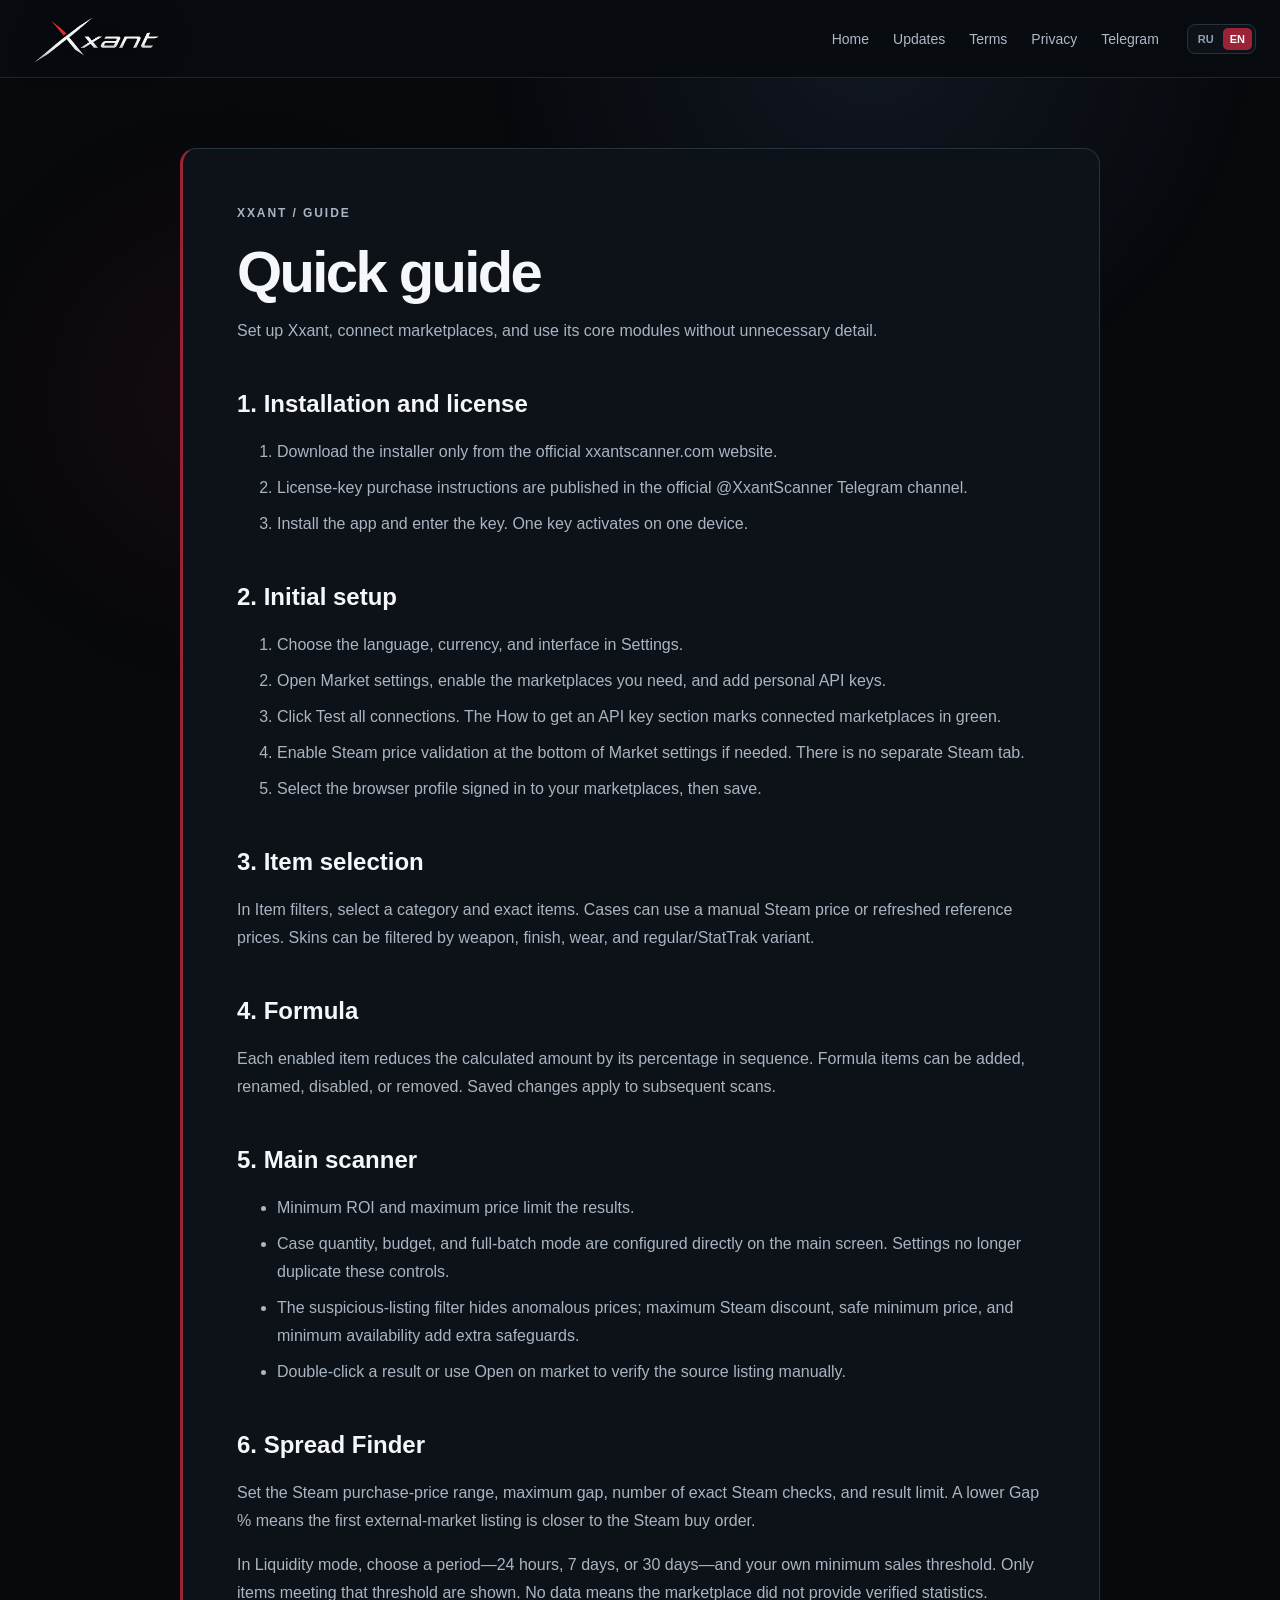
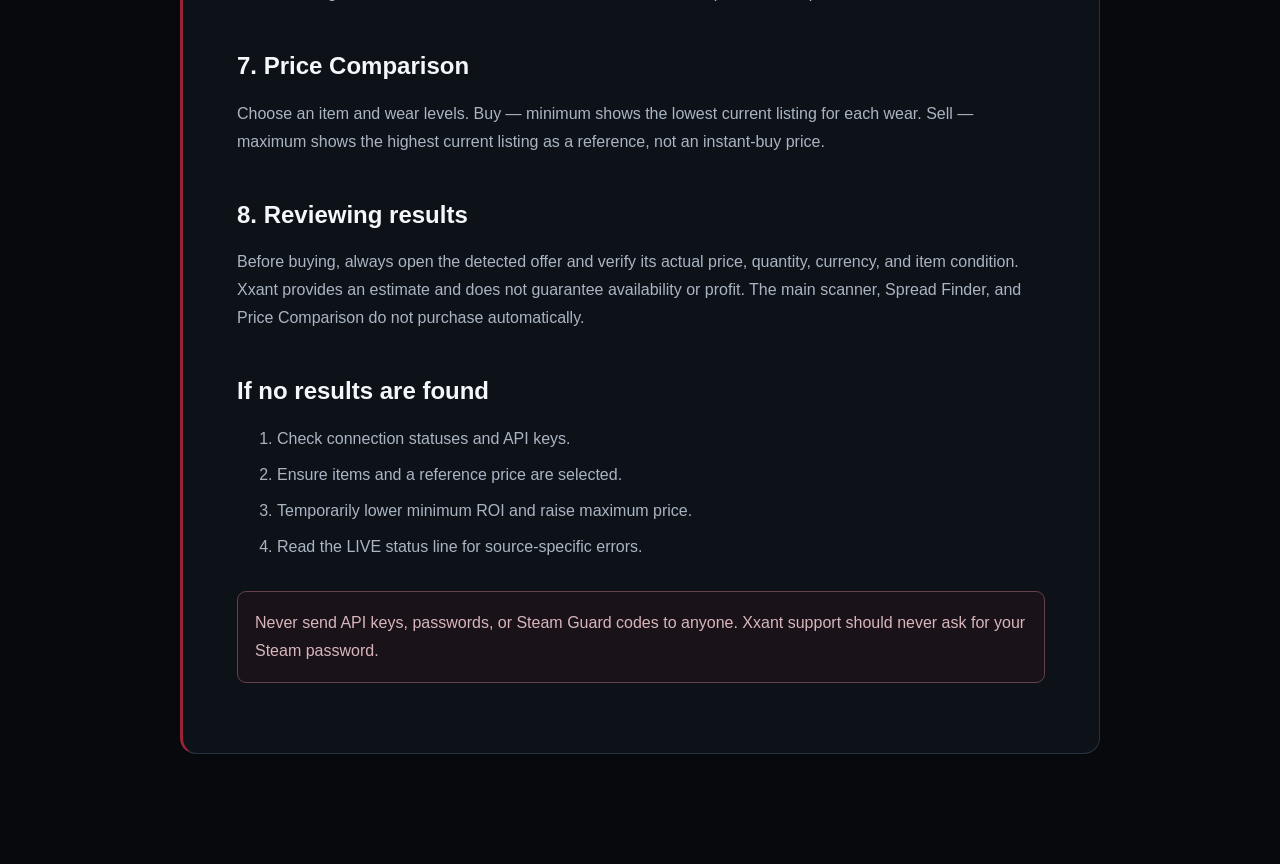
==== commit 0bd1e637: "Publish Xxant v0.62 and refresh guide" ====
--- a/guide.html
+++ b/guide.html
@@ -4,16 +4,15 @@
 <body data-title-ru="Руководство Xxant Scanner" data-title-en="Xxant Scanner guide">
   <header class="site-header"><a class="brand" href="index.html"><img src="site-assets/xxant-logo.png" alt="Xxant"></a><nav class="nav"><a href="index.html" data-ru="Главная" data-en="Home">Главная</a><a href="updates.html" data-ru="Обновления" data-en="Updates">Обновления</a><a href="terms.html" data-ru="Условия" data-en="Terms">Условия</a><a href="privacy.html" data-ru="Конфиденциальность" data-en="Privacy">Конфиденциальность</a><a href="https://t.me/XxantScanner" target="_blank" rel="noopener noreferrer">Telegram</a></nav><div class="header-actions"><button class="lang-switch" type="button"><span class="active">RU</span><span>EN</span></button></div></header>
   <main><article class="document reveal">
-    <p class="eyebrow">XXANT / GUIDE</p><h1 data-ru="Руководство пользователя" data-en="User guide">Руководство пользователя</h1><p data-ru="Краткая инструкция по установке, настройке источников и первому сканированию." data-en="A concise guide to installation, source configuration, and your first scan.">Краткая инструкция по установке, настройке источников и первому сканированию.</p>
-    <h2 data-ru="1. Установка и активация" data-en="1. Installation and activation">1. Установка и активация</h2><ol><li data-ru="Скачайте Xxant только с официальной страницы." data-en="Download Xxant only from the official page.">Скачайте Xxant только с официальной страницы.</li><li data-ru="Установите программу и запустите её." data-en="Install and launch the application.">Установите программу и запустите её.</li><li data-ru="Введите приобретённый лицензионный ключ. Один ключ предназначен для одного устройства." data-en="Enter your purchased license key. One key is intended for one device.">Введите приобретённый лицензионный ключ. Один ключ предназначен для одного устройства.</li></ol>
-    <h2 data-ru="2. Настройка маркетов" data-en="2. Marketplace setup">2. Настройка маркетов</h2><ol><li data-ru="Откройте Настройки → Настройки маркетов." data-en="Open Settings → Marketplace settings.">Откройте Настройки → Настройки маркетов.</li><li data-ru="Включите только нужные площадки." data-en="Enable only the marketplaces you need.">Включите только нужные площадки.</li><li data-ru="Добавьте личные API-ключи в соответствующие поля. Получайте ключи только на официальных сайтах площадок." data-en="Add personal API keys in the corresponding fields. Obtain keys only from official marketplace websites.">Добавьте личные API-ключи в соответствующие поля. Получайте ключи только на официальных сайтах площадок.</li><li data-ru="Нажмите Проверить все подключения, затем Сохранить." data-en="Click Check all connections, then Save.">Нажмите Проверить все подключения, затем Сохранить.</li></ol>
+    <p class="eyebrow">XXANT / GUIDE</p><h1 data-ru="Краткое руководство" data-en="Quick guide">Краткое руководство</h1><p data-ru="Настройка Xxant, подключение маркетов и работа с основными модулями без лишних деталей." data-en="Set up Xxant, connect marketplaces, and use its core modules without unnecessary detail.">Настройка Xxant, подключение маркетов и работа с основными модулями без лишних деталей.</p>
+    <h2 data-ru="1. Установка и лицензия" data-en="1. Installation and license">1. Установка и лицензия</h2><ol><li data-ru="Скачайте установщик только с официального сайта xxantscanner.com." data-en="Download the installer only from the official xxantscanner.com website.">Скачайте установщик только с официального сайта xxantscanner.com.</li><li data-ru="Инструкция по покупке лицензионного ключа публикуется в официальном Telegram-канале @XxantScanner." data-en="License-key purchase instructions are published in the official @XxantScanner Telegram channel.">Инструкция по покупке лицензионного ключа публикуется в официальном Telegram-канале @XxantScanner.</li><li data-ru="Установите программу и введите ключ. Один ключ активируется на одном устройстве." data-en="Install the app and enter the key. One key activates on one device.">Установите программу и введите ключ. Один ключ активируется на одном устройстве.</li></ol>
+    <h2 data-ru="2. Первая настройка" data-en="2. Initial setup">2. Первая настройка</h2><ol><li data-ru="В Настройках выберите язык, валюту и интерфейс." data-en="Choose the language, currency, and interface in Settings.">В Настройках выберите язык, валюту и интерфейс.</li><li data-ru="Откройте Настройки маркетов, включите нужные площадки и добавьте личные API-ключи." data-en="Open Market settings, enable the marketplaces you need, and add personal API keys.">Откройте Настройки маркетов, включите нужные площадки и добавьте личные API-ключи.</li><li data-ru="Нажмите Проверить все подключения. В разделе Как получить API-ключ зелёным отмечены уже подключённые площадки." data-en="Click Test all connections. The How to get an API key section marks connected marketplaces in green.">Нажмите Проверить все подключения. В разделе Как получить API-ключ зелёным отмечены уже подключённые площадки.</li><li data-ru="При необходимости включите Проверку цены Steam внизу Настроек маркетов. Отдельной вкладки Steam больше нет." data-en="Enable Steam price validation at the bottom of Market settings if needed. There is no separate Steam tab.">При необходимости включите Проверку цены Steam внизу Настроек маркетов. Отдельной вкладки Steam больше нет.</li><li data-ru="Выберите браузер и профиль, в котором выполнен вход в маркеты, затем сохраните настройки." data-en="Select the browser profile signed in to your marketplaces, then save.">Выберите браузер и профиль, в котором выполнен вход в маркеты, затем сохраните настройки.</li></ol>
     <h2 data-ru="3. Выбор предметов" data-en="3. Item selection">3. Выбор предметов</h2><p data-ru="В разделе Фильтр предметов выберите категорию и конкретные позиции. Для кейсов можно указать ручную Steam-цену или обновить reference-цены через доступный источник. Для скинов выбираются оружие, скин, износ и обычный/StatTrak-вариант." data-en="In Item filters, select a category and exact items. Cases can use a manual Steam price or refreshed reference prices. Skins can be filtered by weapon, finish, wear, and regular/StatTrak variant.">В разделе Фильтр предметов выберите категорию и конкретные позиции. Для кейсов можно указать ручную Steam-цену или обновить reference-цены через доступный источник. Для скинов выбираются оружие, скин, износ и обычный/StatTrak-вариант.</p>
     <h2 data-ru="4. Формула" data-en="4. Formula">4. Формула</h2><p data-ru="Каждый включённый пункт последовательно уменьшает расчётную сумму на указанный процент. Пункты можно добавлять, переименовывать, отключать и удалять. После сохранения новая формула используется в следующих сканированиях." data-en="Each enabled item reduces the calculated amount by its percentage in sequence. Formula items can be added, renamed, disabled, or removed. Saved changes apply to subsequent scans.">Каждый включённый пункт последовательно уменьшает расчётную сумму на указанный процент. Пункты можно добавлять, переименовывать, отключать и удалять. После сохранения новая формула используется в следующих сканированиях.</p>
-    <h2 data-ru="5. Параметры сканирования" data-en="5. Scan parameters">5. Параметры сканирования</h2><ul><li data-ru="Минимальный ROI скрывает результаты ниже выбранного порога." data-en="Minimum ROI hides results below your threshold.">Минимальный ROI скрывает результаты ниже выбранного порога.</li><li data-ru="Максимальная цена исключает более дорогие предложения." data-en="Maximum price excludes more expensive listings.">Максимальная цена исключает более дорогие предложения.</li><li data-ru="Размер и бюджет партии ограничивают количество и общую сумму покупки." data-en="Batch size and budget limit quantity and total investment.">Размер и бюджет партии ограничивают количество и общую сумму покупки.</li><li data-ru="Только полная партия скрывает результаты, где нужного количества нет." data-en="Full batch only hides results without enough available quantity.">Только полная партия скрывает результаты, где нужного количества нет.</li></ul>
-    <h2 data-ru="6. Spread Finder" data-en="6. Spread Finder">6. Spread Finder</h2><p data-ru="Этот модуль предназначен для поиска предметов с небольшим разрывом между Steam-автобаем и первым лотом внешнего маркета. Укажите диапазон цены покупки в Steam, максимальный зазор, период статистики продаж, минимальное количество продаж и нужные площадки. Чем меньше «Зазор %», тем ближе цена внешнего маркета к Steam-автобаю. «Выход баланса» сравнивает цену маркета с ценой покупки в Steam до комиссии внешнего маркета." data-en="This module searches for items with a small gap between the Steam buy order and the first external-market listing. Set the Steam purchase-price range, maximum gap, sales-history period, minimum sales count, and marketplaces. A lower Gap % means the external-market price is closer to the Steam buy order. Balance output compares the market price with the Steam purchase price before external marketplace fees.">Этот модуль предназначен для поиска предметов с небольшим разрывом между Steam-автобаем и первым лотом внешнего маркета. Укажите диапазон цены покупки в Steam, максимальный зазор, период статистики продаж, минимальное количество продаж и нужные площадки. Чем меньше «Зазор %», тем ближе цена внешнего маркета к Steam-автобаю. «Выход баланса» сравнивает цену маркета с ценой покупки в Steam до комиссии внешнего маркета.</p><p data-ru="Статистика продаж и класс ликвидности показываются только там, где доступен подходящий официальный источник. «Нет данных» не означает отсутствие спроса — это означает, что Xxant не получил подтверждённую статистику." data-en="Sales statistics and liquidity grades are shown only when a suitable official source is available. No data does not mean no demand; it means Xxant did not receive verified statistics.">Статистика продаж и класс ликвидности показываются только там, где доступен подходящий официальный источник. «Нет данных» не означает отсутствие спроса — это означает, что Xxant не получил подтверждённую статистику.</p>
-    <h2 data-ru="7. Сравнение цен" data-en="7. Price Comparison">7. Сравнение цен</h2><p data-ru="Выберите один точный скин и нужные износы. Xxant проверит подключённые маркеты и создаст отдельную строку для FN, MW, FT, WW и BS. В таблице отображаются лучший маркет, минимальная цена, вторая цена, экономия и количество сравнённых площадок." data-en="Choose one exact skin and the wear levels you need. Xxant checks connected marketplaces and creates a separate row for FN, MW, FT, WW, and BS. The table shows the best marketplace, minimum price, runner-up price, savings, and the number of compared marketplaces.">Выберите один точный скин и нужные износы. Xxant проверит подключённые маркеты и создаст отдельную строку для FN, MW, FT, WW и BS. В таблице отображаются лучший маркет, минимальная цена, вторая цена, экономия и количество сравнённых площадок.</p>
+    <h2 data-ru="5. Главный сканер" data-en="5. Main scanner">5. Главный сканер</h2><ul><li data-ru="Минимальный ROI и максимальная цена ограничивают список результатов." data-en="Minimum ROI and maximum price limit the results.">Минимальный ROI и максимальная цена ограничивают список результатов.</li><li data-ru="Количество кейсов, бюджет и режим полной партии настраиваются прямо на главном экране. В Настройках второй копии этих полей больше нет." data-en="Case quantity, budget, and full-batch mode are configured directly on the main screen. Settings no longer duplicate these controls.">Количество кейсов, бюджет и режим полной партии настраиваются прямо на главном экране. В Настройках второй копии этих полей больше нет.</li><li data-ru="Фильтр подозрительных офферов скрывает аномальные цены; максимальная скидка к Steam, минимальная безопасная цена и минимальное наличие задают дополнительные ограничения." data-en="The suspicious-listing filter hides anomalous prices; maximum Steam discount, safe minimum price, and minimum availability add extra safeguards.">Фильтр подозрительных офферов скрывает аномальные цены; максимальная скидка к Steam, минимальная безопасная цена и минимальное наличие задают дополнительные ограничения.</li><li data-ru="Двойной клик по результату или кнопка Открыть на маркете открывает исходный оффер для ручной проверки." data-en="Double-click a result or use Open on market to verify the source listing manually.">Двойной клик по результату или кнопка Открыть на маркете открывает исходный оффер для ручной проверки.</li></ul>
+    <h2 data-ru="6. Spread Finder" data-en="6. Spread Finder">6. Spread Finder</h2><p data-ru="Укажите диапазон цены покупки в Steam, допустимый зазор, число точных Steam-проверок и лимит результатов. Чем меньше Зазор %, тем ближе первый лот внешнего маркета к Steam-автобаю." data-en="Set the Steam purchase-price range, maximum gap, number of exact Steam checks, and result limit. A lower Gap % means the first external-market listing is closer to the Steam buy order.">Укажите диапазон цены покупки в Steam, допустимый зазор, число точных Steam-проверок и лимит результатов. Чем меньше Зазор %, тем ближе первый лот внешнего маркета к Steam-автобаю.</p><p data-ru="В режиме Ликвидность выберите период — 24 часа, 7 или 30 дней — и собственный минимальный порог продаж. Показываются только предметы, которые проходят выбранный порог. «Нет данных» означает, что маркет не предоставил подтверждённую статистику." data-en="In Liquidity mode, choose a period—24 hours, 7 days, or 30 days—and your own minimum sales threshold. Only items meeting that threshold are shown. No data means the marketplace did not provide verified statistics.">В режиме Ликвидность выберите период — 24 часа, 7 или 30 дней — и собственный минимальный порог продаж. Показываются только предметы, которые проходят выбранный порог. «Нет данных» означает, что маркет не предоставил подтверждённую статистику.</p>
+    <h2 data-ru="7. Сравнение цен" data-en="7. Price Comparison">7. Сравнение цен</h2><p data-ru="Выберите предмет и нужные износы. Режим Покупка — минимум показывает самый дешёвый текущий лот для каждого износа. Режим Продажа — максимум показывает самый дорогой текущий лот как ориентир, а не цену мгновенного автобая." data-en="Choose an item and wear levels. Buy — minimum shows the lowest current listing for each wear. Sell — maximum shows the highest current listing as a reference, not an instant-buy price.">Выберите предмет и нужные износы. Режим Покупка — минимум показывает самый дешёвый текущий лот для каждого износа. Режим Продажа — максимум показывает самый дорогой текущий лот как ориентир, а не цену мгновенного автобая.</p>
     <h2 data-ru="8. Проверка результата" data-en="8. Reviewing results">8. Проверка результата</h2><p data-ru="Перед покупкой всегда откройте найденный оффер, проверьте фактическую цену, количество, валюту и состояние предмета. Xxant показывает расчётную оценку и не гарантирует наличие или прибыль. Основной сканер, Spread Finder и сравнение цен не совершают покупку автоматически." data-en="Before buying, always open the detected offer and verify its actual price, quantity, currency, and item condition. Xxant provides an estimate and does not guarantee availability or profit. The main scanner, Spread Finder, and Price Comparison do not purchase automatically.">Перед покупкой всегда откройте найденный оффер, проверьте фактическую цену, количество, валюту и состояние предмета. Xxant показывает расчётную оценку и не гарантирует наличие или прибыль. Основной сканер, Spread Finder и сравнение цен не совершают покупку автоматически.</p>
-    <h2 data-ru="Pattern Hunter" data-en="Pattern Hunter">Pattern Hunter</h2><p data-ru="Pattern Hunter находится в разработке и тестировании. По умолчанию модуль запускается в тестовом режиме: он фиксирует подходящие лоты, но не отправляет запросы покупки. Готовность автоматической покупки будет объявлена отдельно после дополнительного тестирования." data-en="Pattern Hunter is under development and testing. By default, it starts in test mode: it records matching listings but does not send purchase requests. Production autobuy availability will be announced separately after additional testing.">Pattern Hunter находится в разработке и тестировании. По умолчанию модуль запускается в тестовом режиме: он фиксирует подходящие лоты, но не отправляет запросы покупки. Готовность автоматической покупки будет объявлена отдельно после дополнительного тестирования.</p>
     <h2 data-ru="Если результаты не найдены" data-en="If no results are found">Если результаты не найдены</h2><ol><li data-ru="Проверьте статусы подключений и API-ключи." data-en="Check connection statuses and API keys.">Проверьте статусы подключений и API-ключи.</li><li data-ru="Убедитесь, что выбраны предметы и есть reference-цена." data-en="Ensure items and a reference price are selected.">Убедитесь, что выбраны предметы и есть reference-цена.</li><li data-ru="Временно уменьшите минимальный ROI и увеличьте максимальную цену." data-en="Temporarily lower minimum ROI and raise maximum price.">Временно уменьшите минимальный ROI и увеличьте максимальную цену.</li><li data-ru="Прочитайте строку LIVE: она указывает ошибки конкретных источников." data-en="Read the LIVE status line for source-specific errors.">Прочитайте строку LIVE: она указывает ошибки конкретных источников.</li></ol>
     <p class="notice" data-ru="Никогда не отправляйте API-ключи, пароли или коды Steam Guard другим людям. Поддержка Xxant не должна запрашивать пароль Steam." data-en="Never send API keys, passwords, or Steam Guard codes to anyone. Xxant support should never ask for your Steam password.">Никогда не отправляйте API-ключи, пароли или коды Steam Guard другим людям. Поддержка Xxant не должна запрашивать пароль Steam.</p>
   </article></main><script src="script.js"></script>
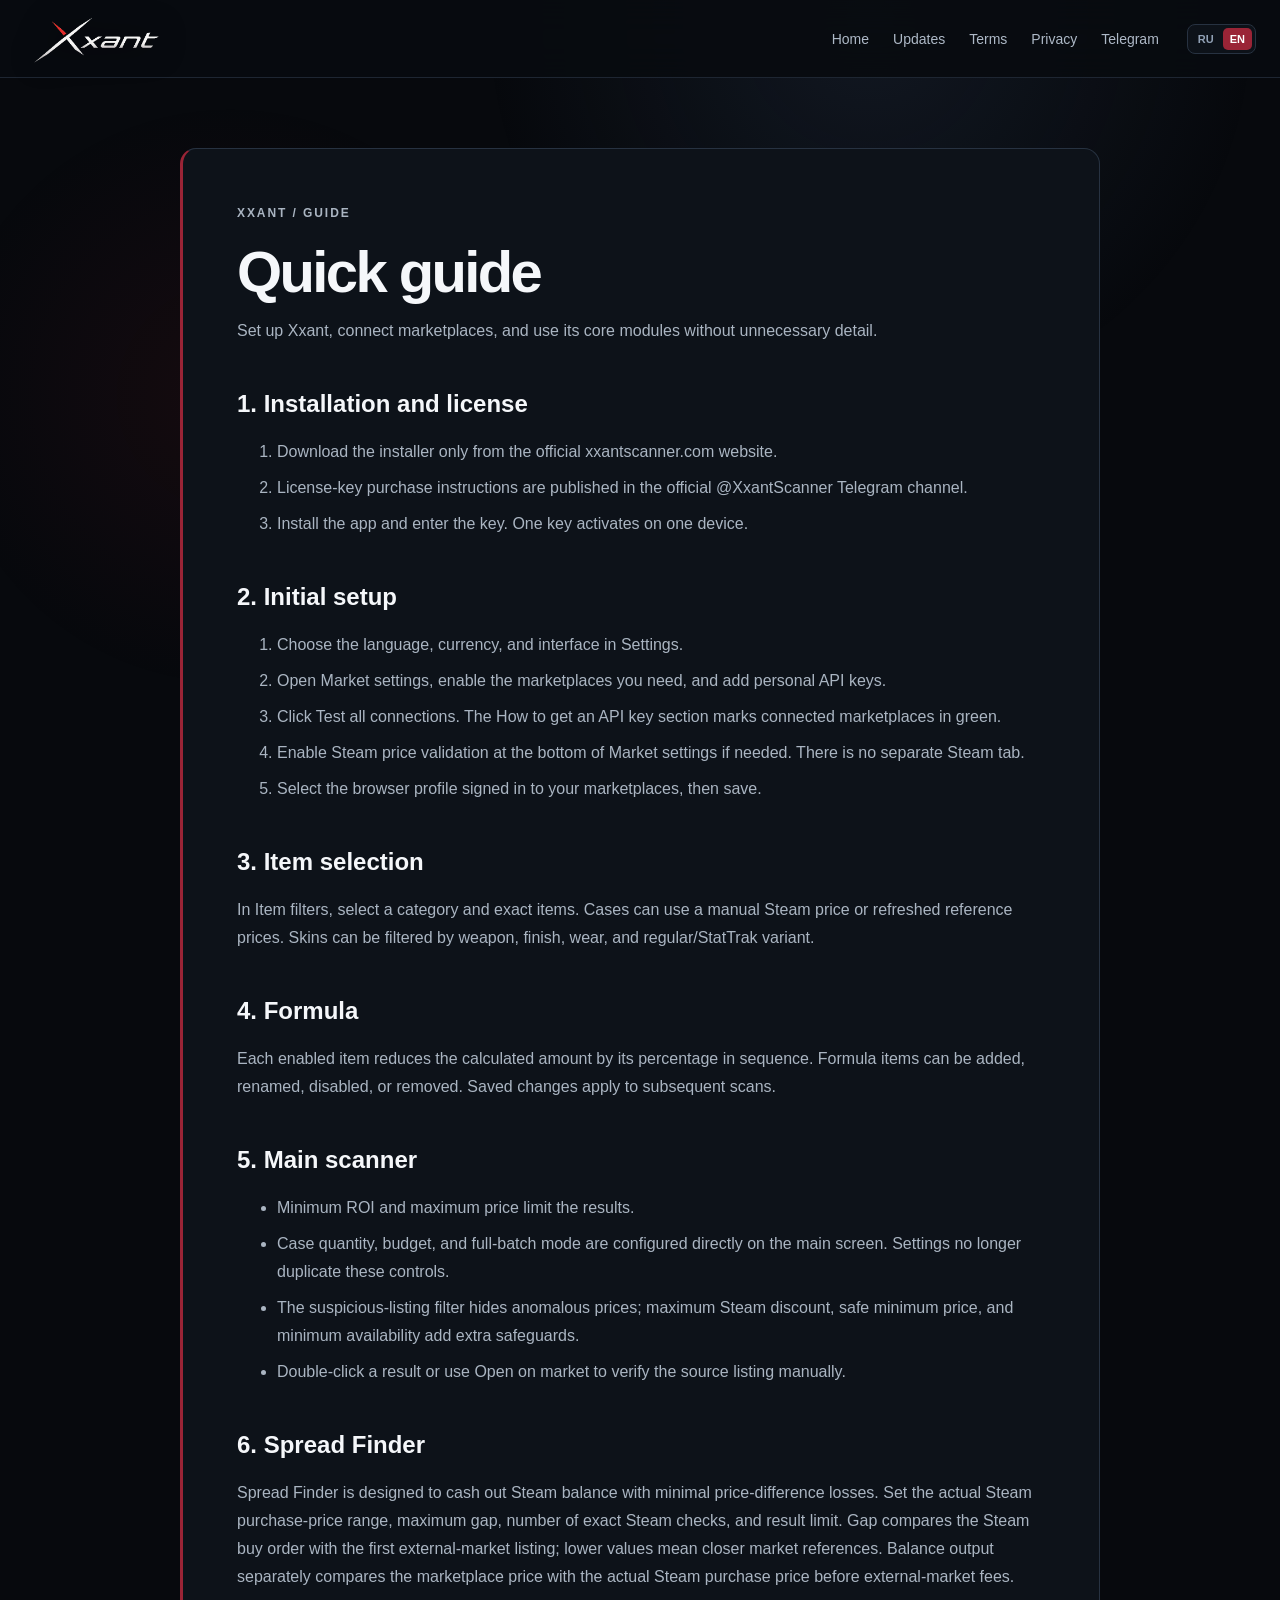
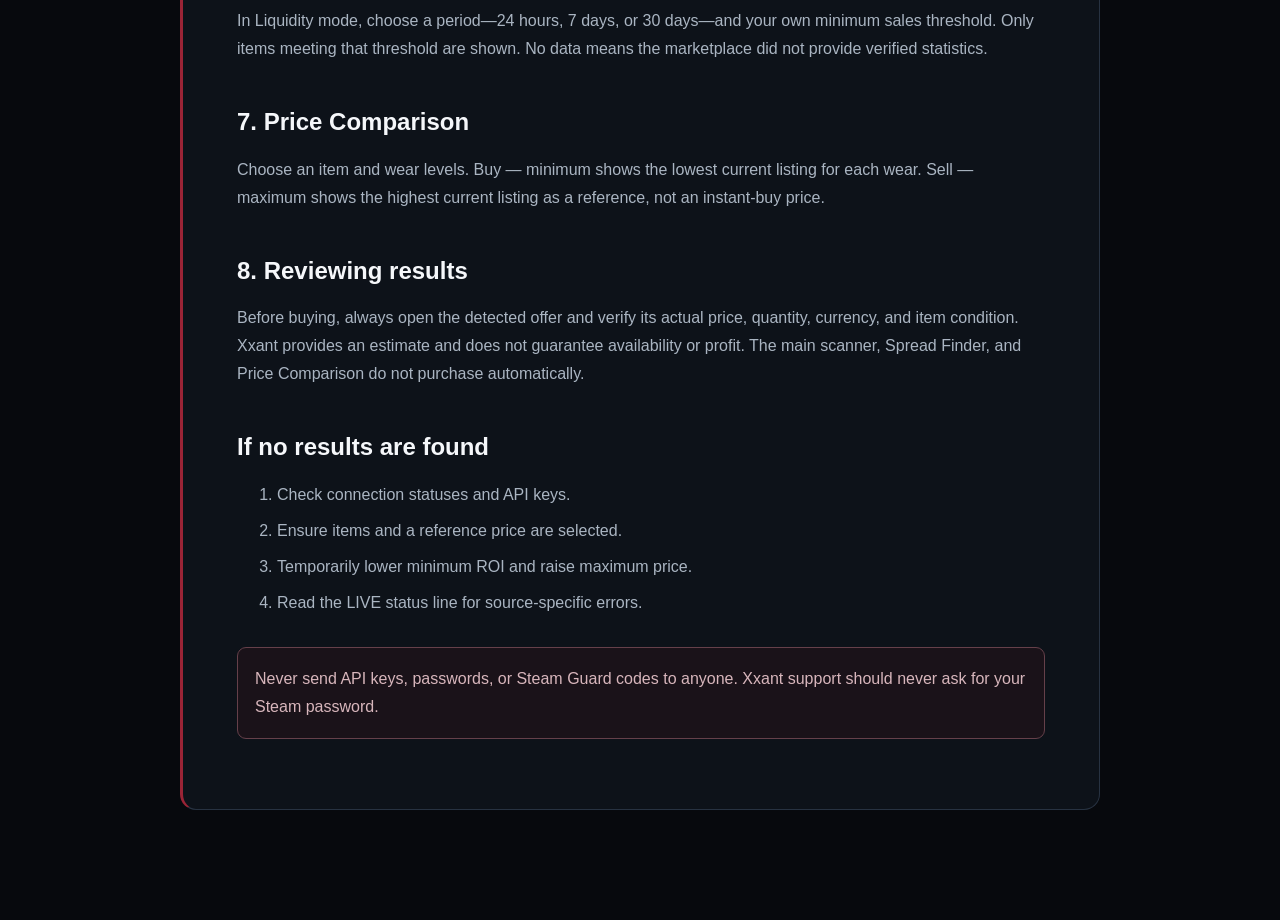
==== commit 4caaef31: "Reposition Xxant around profitable offer discovery" ====
--- a/guide.html
+++ b/guide.html
@@ -10,7 +10,7 @@
     <h2 data-ru="3. Выбор предметов" data-en="3. Item selection">3. Выбор предметов</h2><p data-ru="В разделе Фильтр предметов выберите категорию и конкретные позиции. Для кейсов можно указать ручную Steam-цену или обновить reference-цены через доступный источник. Для скинов выбираются оружие, скин, износ и обычный/StatTrak-вариант." data-en="In Item filters, select a category and exact items. Cases can use a manual Steam price or refreshed reference prices. Skins can be filtered by weapon, finish, wear, and regular/StatTrak variant.">В разделе Фильтр предметов выберите категорию и конкретные позиции. Для кейсов можно указать ручную Steam-цену или обновить reference-цены через доступный источник. Для скинов выбираются оружие, скин, износ и обычный/StatTrak-вариант.</p>
     <h2 data-ru="4. Формула" data-en="4. Formula">4. Формула</h2><p data-ru="Каждый включённый пункт последовательно уменьшает расчётную сумму на указанный процент. Пункты можно добавлять, переименовывать, отключать и удалять. После сохранения новая формула используется в следующих сканированиях." data-en="Each enabled item reduces the calculated amount by its percentage in sequence. Formula items can be added, renamed, disabled, or removed. Saved changes apply to subsequent scans.">Каждый включённый пункт последовательно уменьшает расчётную сумму на указанный процент. Пункты можно добавлять, переименовывать, отключать и удалять. После сохранения новая формула используется в следующих сканированиях.</p>
     <h2 data-ru="5. Главный сканер" data-en="5. Main scanner">5. Главный сканер</h2><ul><li data-ru="Минимальный ROI и максимальная цена ограничивают список результатов." data-en="Minimum ROI and maximum price limit the results.">Минимальный ROI и максимальная цена ограничивают список результатов.</li><li data-ru="Количество кейсов, бюджет и режим полной партии настраиваются прямо на главном экране. В Настройках второй копии этих полей больше нет." data-en="Case quantity, budget, and full-batch mode are configured directly on the main screen. Settings no longer duplicate these controls.">Количество кейсов, бюджет и режим полной партии настраиваются прямо на главном экране. В Настройках второй копии этих полей больше нет.</li><li data-ru="Фильтр подозрительных офферов скрывает аномальные цены; максимальная скидка к Steam, минимальная безопасная цена и минимальное наличие задают дополнительные ограничения." data-en="The suspicious-listing filter hides anomalous prices; maximum Steam discount, safe minimum price, and minimum availability add extra safeguards.">Фильтр подозрительных офферов скрывает аномальные цены; максимальная скидка к Steam, минимальная безопасная цена и минимальное наличие задают дополнительные ограничения.</li><li data-ru="Двойной клик по результату или кнопка Открыть на маркете открывает исходный оффер для ручной проверки." data-en="Double-click a result or use Open on market to verify the source listing manually.">Двойной клик по результату или кнопка Открыть на маркете открывает исходный оффер для ручной проверки.</li></ul>
-    <h2 data-ru="6. Spread Finder" data-en="6. Spread Finder">6. Spread Finder</h2><p data-ru="Укажите диапазон цены покупки в Steam, допустимый зазор, число точных Steam-проверок и лимит результатов. Чем меньше Зазор %, тем ближе первый лот внешнего маркета к Steam-автобаю." data-en="Set the Steam purchase-price range, maximum gap, number of exact Steam checks, and result limit. A lower Gap % means the first external-market listing is closer to the Steam buy order.">Укажите диапазон цены покупки в Steam, допустимый зазор, число точных Steam-проверок и лимит результатов. Чем меньше Зазор %, тем ближе первый лот внешнего маркета к Steam-автобаю.</p><p data-ru="В режиме Ликвидность выберите период — 24 часа, 7 или 30 дней — и собственный минимальный порог продаж. Показываются только предметы, которые проходят выбранный порог. «Нет данных» означает, что маркет не предоставил подтверждённую статистику." data-en="In Liquidity mode, choose a period—24 hours, 7 days, or 30 days—and your own minimum sales threshold. Only items meeting that threshold are shown. No data means the marketplace did not provide verified statistics.">В режиме Ликвидность выберите период — 24 часа, 7 или 30 дней — и собственный минимальный порог продаж. Показываются только предметы, которые проходят выбранный порог. «Нет данных» означает, что маркет не предоставил подтверждённую статистику.</p>
+    <h2 data-ru="6. Spread Finder" data-en="6. Spread Finder">6. Spread Finder</h2><p data-ru="Spread Finder предназначен для вывода Steam-баланса с минимальными потерями на разнице цен. Укажите диапазон фактической цены покупки в Steam, допустимый зазор, число точных Steam-проверок и лимит результатов. Зазор показывает разницу между Steam-автобаем и первым лотом внешнего маркета: чем он меньше, тем ближе рыночные ориентиры. «Выход баланса» отдельно показывает отношение цены маркета к фактической покупке в Steam до комиссии внешнего маркета." data-en="Spread Finder is designed to cash out Steam balance with minimal price-difference losses. Set the actual Steam purchase-price range, maximum gap, number of exact Steam checks, and result limit. Gap compares the Steam buy order with the first external-market listing; lower values mean closer market references. Balance output separately compares the marketplace price with the actual Steam purchase price before external-market fees.">Spread Finder предназначен для вывода Steam-баланса с минимальными потерями на разнице цен. Укажите диапазон фактической цены покупки в Steam, допустимый зазор, число точных Steam-проверок и лимит результатов. Зазор показывает разницу между Steam-автобаем и первым лотом внешнего маркета: чем он меньше, тем ближе рыночные ориентиры. «Выход баланса» отдельно показывает отношение цены маркета к фактической покупке в Steam до комиссии внешнего маркета.</p><p data-ru="В режиме Ликвидность выберите период — 24 часа, 7 или 30 дней — и собственный минимальный порог продаж. Показываются только предметы, которые проходят выбранный порог. «Нет данных» означает, что маркет не предоставил подтверждённую статистику." data-en="In Liquidity mode, choose a period—24 hours, 7 days, or 30 days—and your own minimum sales threshold. Only items meeting that threshold are shown. No data means the marketplace did not provide verified statistics.">В режиме Ликвидность выберите период — 24 часа, 7 или 30 дней — и собственный минимальный порог продаж. Показываются только предметы, которые проходят выбранный порог. «Нет данных» означает, что маркет не предоставил подтверждённую статистику.</p>
     <h2 data-ru="7. Сравнение цен" data-en="7. Price Comparison">7. Сравнение цен</h2><p data-ru="Выберите предмет и нужные износы. Режим Покупка — минимум показывает самый дешёвый текущий лот для каждого износа. Режим Продажа — максимум показывает самый дорогой текущий лот как ориентир, а не цену мгновенного автобая." data-en="Choose an item and wear levels. Buy — minimum shows the lowest current listing for each wear. Sell — maximum shows the highest current listing as a reference, not an instant-buy price.">Выберите предмет и нужные износы. Режим Покупка — минимум показывает самый дешёвый текущий лот для каждого износа. Режим Продажа — максимум показывает самый дорогой текущий лот как ориентир, а не цену мгновенного автобая.</p>
     <h2 data-ru="8. Проверка результата" data-en="8. Reviewing results">8. Проверка результата</h2><p data-ru="Перед покупкой всегда откройте найденный оффер, проверьте фактическую цену, количество, валюту и состояние предмета. Xxant показывает расчётную оценку и не гарантирует наличие или прибыль. Основной сканер, Spread Finder и сравнение цен не совершают покупку автоматически." data-en="Before buying, always open the detected offer and verify its actual price, quantity, currency, and item condition. Xxant provides an estimate and does not guarantee availability or profit. The main scanner, Spread Finder, and Price Comparison do not purchase automatically.">Перед покупкой всегда откройте найденный оффер, проверьте фактическую цену, количество, валюту и состояние предмета. Xxant показывает расчётную оценку и не гарантирует наличие или прибыль. Основной сканер, Spread Finder и сравнение цен не совершают покупку автоматически.</p>
     <h2 data-ru="Если результаты не найдены" data-en="If no results are found">Если результаты не найдены</h2><ol><li data-ru="Проверьте статусы подключений и API-ключи." data-en="Check connection statuses and API keys.">Проверьте статусы подключений и API-ключи.</li><li data-ru="Убедитесь, что выбраны предметы и есть reference-цена." data-en="Ensure items and a reference price are selected.">Убедитесь, что выбраны предметы и есть reference-цена.</li><li data-ru="Временно уменьшите минимальный ROI и увеличьте максимальную цену." data-en="Temporarily lower minimum ROI and raise maximum price.">Временно уменьшите минимальный ROI и увеличьте максимальную цену.</li><li data-ru="Прочитайте строку LIVE: она указывает ошибки конкретных источников." data-en="Read the LIVE status line for source-specific errors.">Прочитайте строку LIVE: она указывает ошибки конкретных источников.</li></ol>
